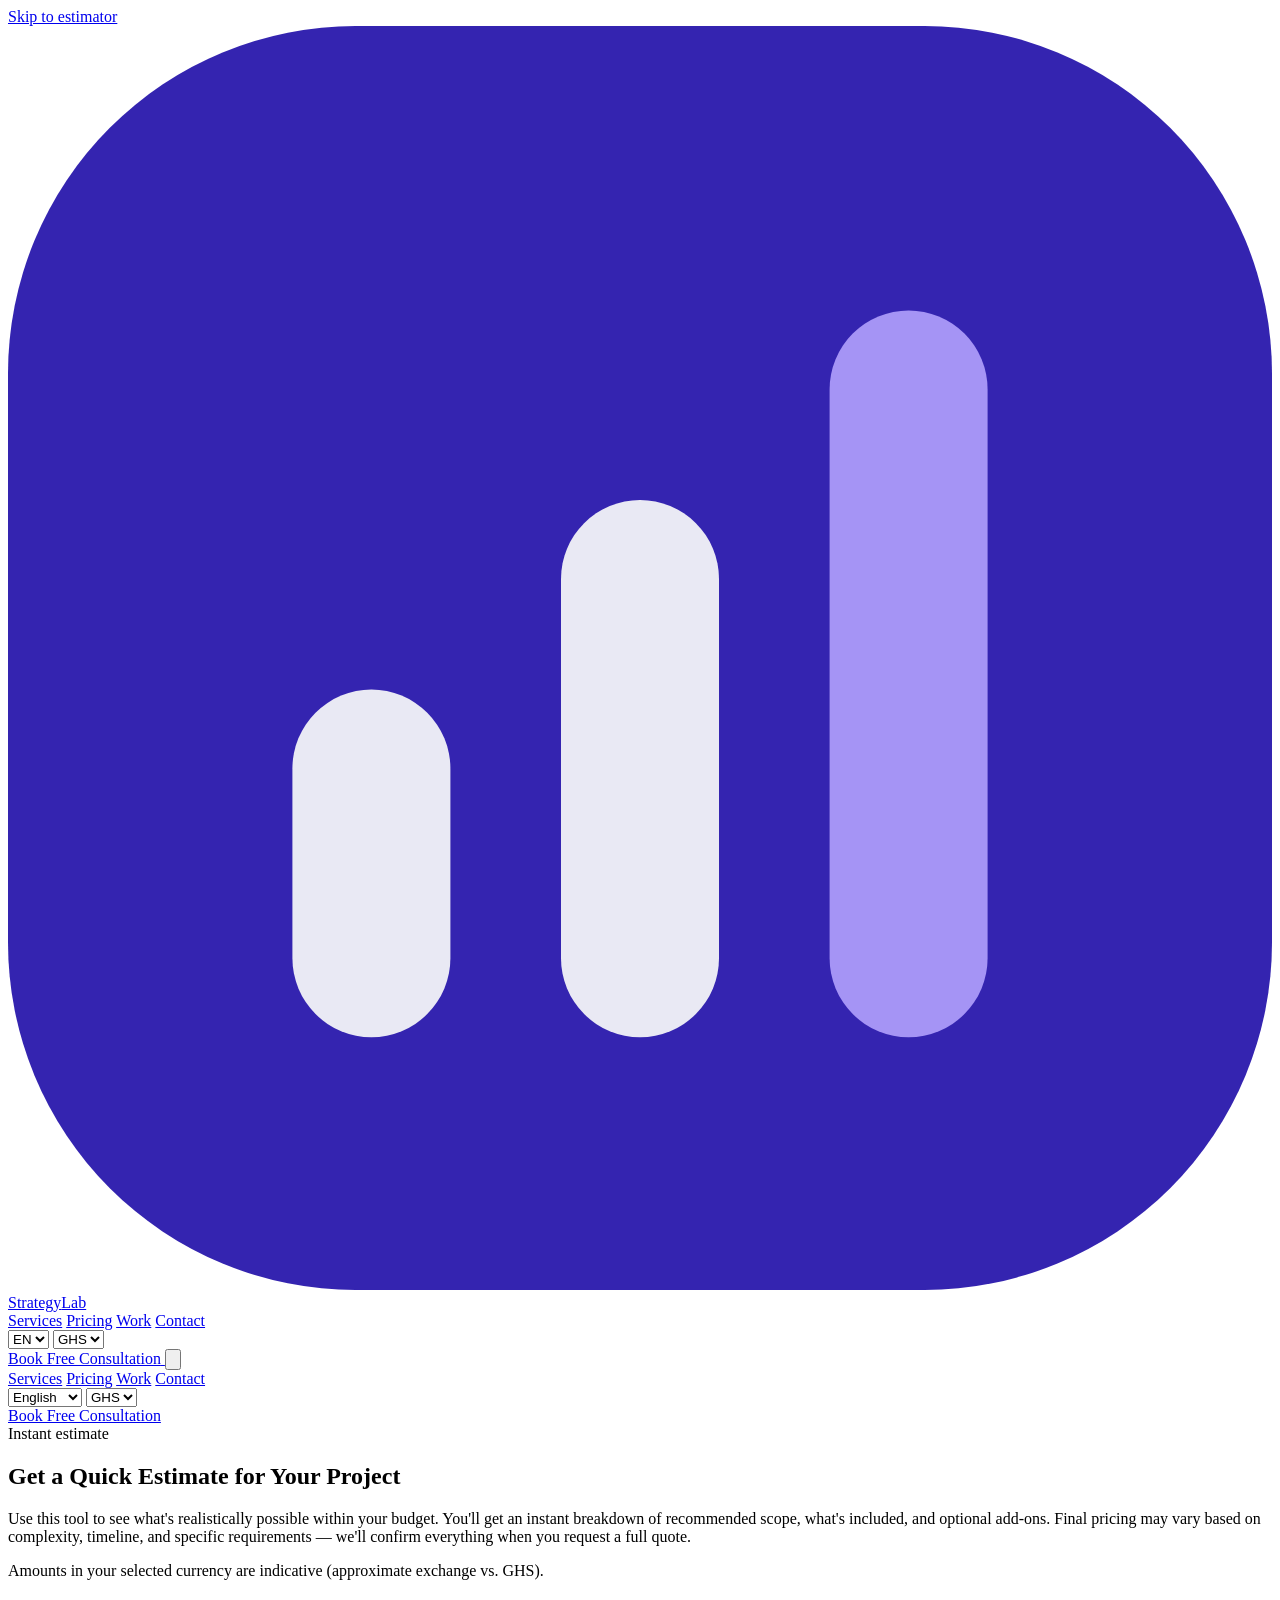
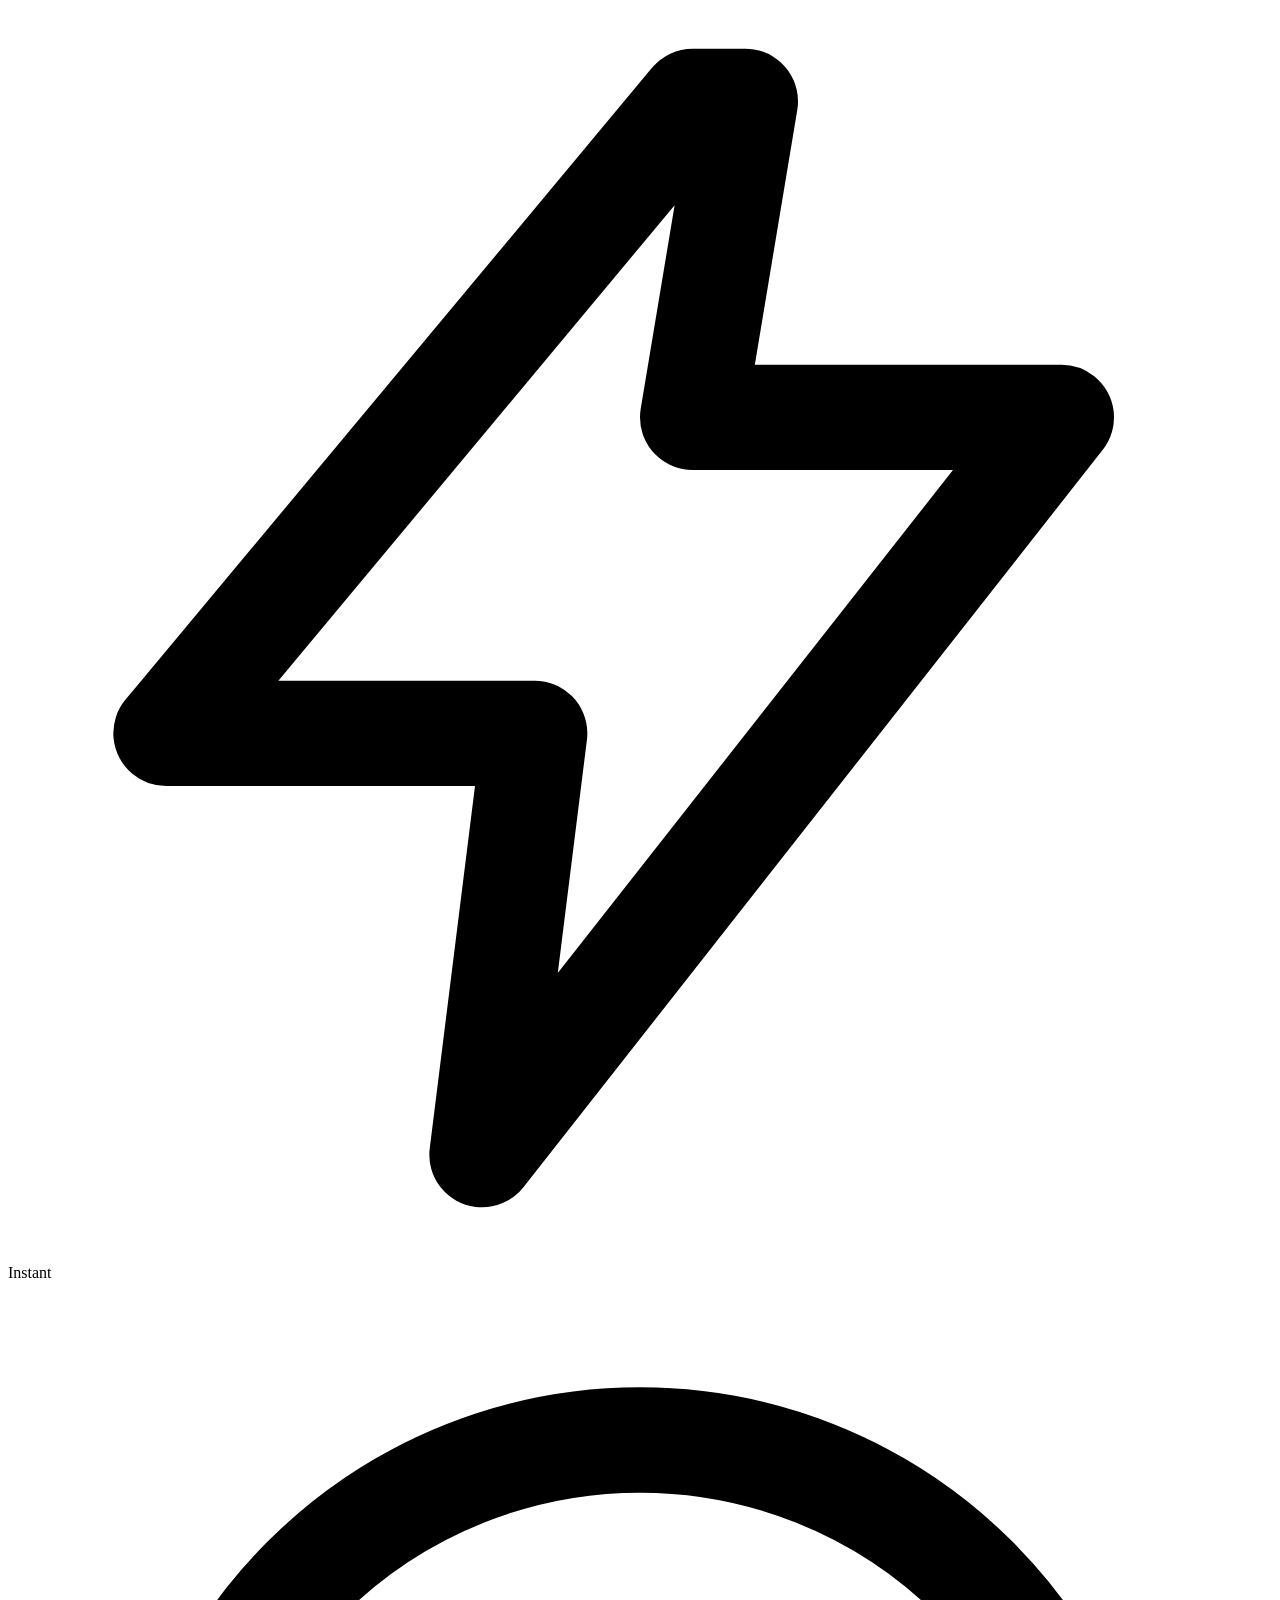
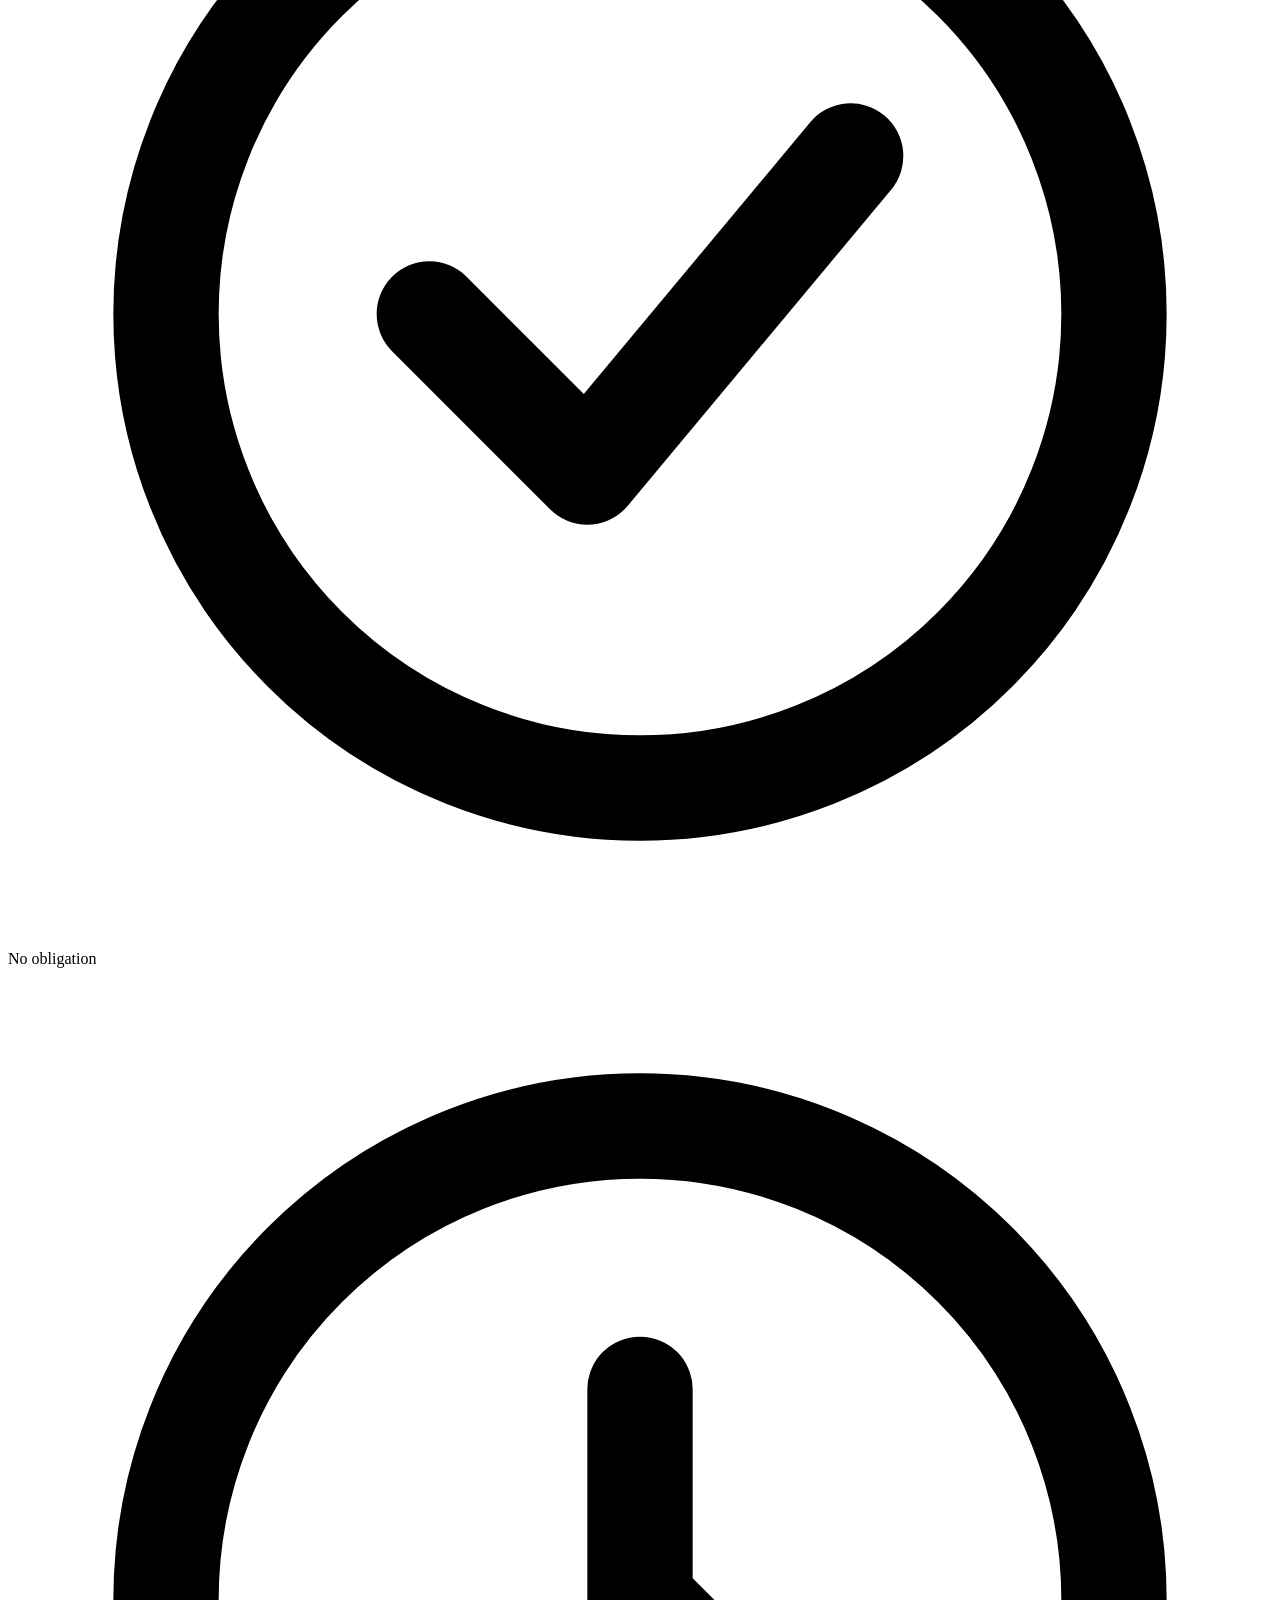
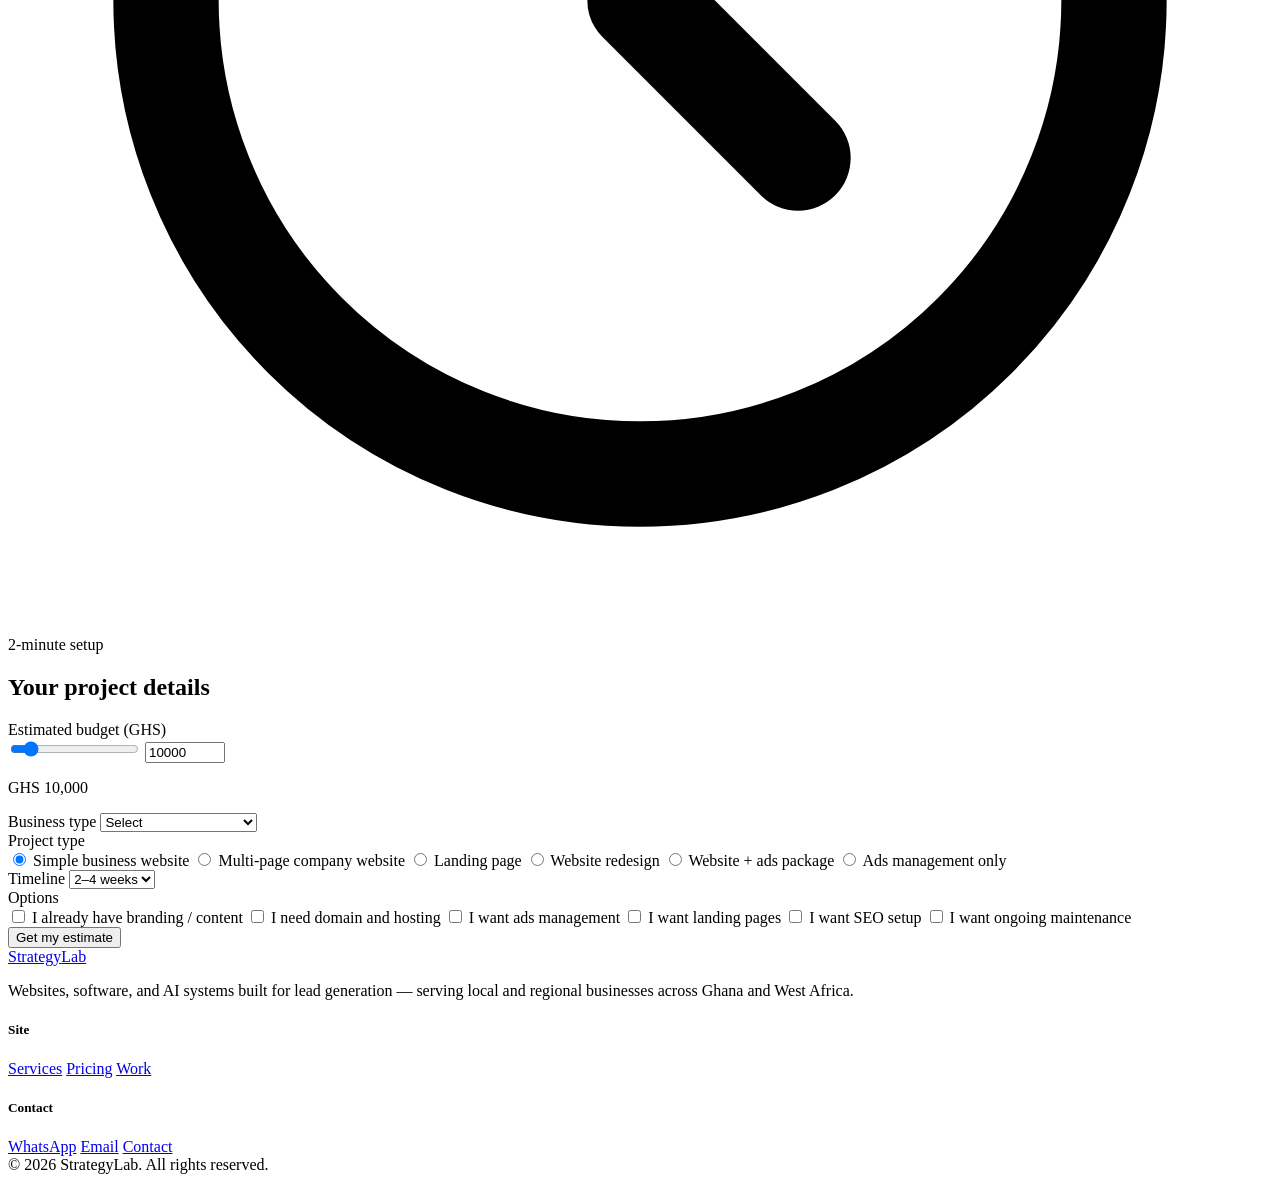
==== get-a-quote/index.html @ 764c1b88 "mb" ====
<!DOCTYPE html>
<html lang="en">
<head>
  <meta charset="UTF-8">
  <meta name="viewport" content="width=device-width, initial-scale=1.0, viewport-fit=cover">
  <meta http-equiv="X-UA-Compatible" content="IE=edge">

  <!-- Google tag (gtag.js) -->
  <script async src="https://www.googletagmanager.com/gtag/js?id=G-2X0BZXXEEJ"></script>
  <script>
    window.dataLayer = window.dataLayer || [];
    function gtag(){dataLayer.push(arguments);}
    gtag('js', new Date());
    gtag('config', 'G-2X0BZXXEEJ');
  </script>

  <!-- Shown.io metrics -->
  <script defer src="https://shown.io/metrics/vg8VlELK0k" type="text/javascript"></script>

  <link rel="icon" href="data:image/svg+xml,%3Csvg xmlns='http://www.w3.org/2000/svg' viewBox='0 0 40 40'%3E%3Crect width='40' height='40' rx='11' fill='%233424B0'/%3E%3Crect x='9' y='21' width='5' height='11' rx='2.5' fill='%23E9E9F4'/%3E%3Crect x='17.5' y='15' width='5' height='17' rx='2.5' fill='%23E9E9F4'/%3E%3Crect x='26' y='9' width='5' height='23' rx='2.5' fill='%23A594F5'/%3E%3C/svg%3E" type="image/svg+xml">
  <title>Get a Quote | StrategyLab — Project Estimate</title>
  <meta name="description" content="Estimate your website, software, or ads project in minutes. See what fits your budget, then request a full quote from StrategyLab.">
  <link rel="canonical" href="https://strategylab.it.com/get-a-quote/">

  <link rel="preconnect" href="https://fonts.googleapis.com">
  <link rel="preconnect" href="https://fonts.gstatic.com" crossorigin>
  <link href="https://fonts.googleapis.com/css2?family=Sora:wght@400;500;600;700;800&family=Inter:ital,wght@0,400;0,500;0,600;0,700;1,500&family=JetBrains+Mono:wght@400;500;600&display=swap" rel="stylesheet">
  <link rel="stylesheet" href="theme.css">
  <link rel="stylesheet" href="quote.css">
</head>
<body class="page-quote">
  <a href="#quote-main" class="skip-link" data-i18n="skip_quote">Skip to estimator</a>

  <!-- ===================== NAV ===================== -->
  <div class="nav-float-outer">
    <div class="nav-float">
      <a href="index.html" class="brand" data-i18n-aria="nav.home_aria" aria-label="StrategyLab home">
        <svg class="brand-mark" viewBox="0 0 40 40" fill="none" aria-hidden="true">
          <rect width="40" height="40" rx="11" fill="#3424B0"/>
          <rect x="9" y="21" width="5" height="11" rx="2.5" fill="#E9E9F4"/>
          <rect x="17.5" y="15" width="5" height="17" rx="2.5" fill="#E9E9F4"/>
          <rect x="26" y="9" width="5" height="23" rx="2.5" fill="#A594F5"/>
        </svg>
        <span class="brand-word">Strategy<span>Lab</span></span>
      </a>

      <nav class="nav-links" aria-label="Main navigation">
        <a href="index.html#services" data-i18n="nav.services">Services</a>
        <a href="index.html#pricing" data-i18n="nav.pricing">Pricing</a>
        <a href="index.html#portfolio" data-i18n="nav.work">Work</a>
        <a href="index.html#contact" data-i18n="nav.contact">Contact</a>
      </nav>

      <div class="nav-cta">
        <div class="nav-locale">
          <select class="locale-select" aria-label="Language">
            <option value="en">EN</option>
            <option value="fr">FR</option>
          </select>
          <select class="currency-select" aria-label="Currency">
            <option value="GHS">GHS</option>
            <option value="XOF">CFA</option>
          </select>
        </div>
        <a href="index.html#contact" class="btn btn-primary btn-sm">
          <span class="long" data-i18n="nav.book">Book Free Consultation</span>
        </a>
        <button class="nav-menu-btn" type="button" aria-expanded="false" aria-controls="mobile-nav" data-i18n-aria="nav.menu" aria-label="Toggle menu">
          <svg viewBox="0 0 24 24" fill="none" stroke="currentColor" stroke-width="2" stroke-linecap="round"><path d="M4 7h16M4 12h16M4 17h16"/></svg>
        </button>
      </div>
    </div>
  </div>

  <div class="nav-mobile" id="mobile-nav">
    <a href="index.html#services" data-i18n="nav.services">Services</a>
    <a href="index.html#pricing" data-i18n="nav.pricing">Pricing</a>
    <a href="index.html#portfolio" data-i18n="nav.work">Work</a>
    <a href="index.html#contact" data-i18n="nav.contact">Contact</a>
    <div class="nav-mobile-locale">
      <select class="locale-select" aria-label="Language">
        <option value="en">English</option>
        <option value="fr">Français</option>
      </select>
      <select class="currency-select" aria-label="Currency">
        <option value="GHS">GHS</option>
        <option value="XOF">CFA</option>
      </select>
    </div>
    <a href="index.html#contact" class="btn btn-primary btn-block" data-i18n="nav.book">Book Free Consultation</a>
  </div>

  <main id="quote-main" class="quote-main" role="main">

    <!-- ===================== INTRO ===================== -->
    <section class="quote-intro">
      <div class="container container-narrow">
        <span class="eyebrow" data-i18n="quote_page.eyebrow">Instant estimate</span>
        <h1 class="quote-title" data-i18n="quote_page.h1">Get a Quick Estimate for Your Project</h1>
        <p class="quote-intro-desc" data-i18n="quote_page.intro">
          Use this tool to see what's realistically possible within your budget. You'll get an instant breakdown of recommended scope, what's included, and optional add-ons. Final pricing may vary based on complexity, timeline, and specific requirements — we'll confirm everything when you request a full quote.
        </p>
        <p class="quote-currency-note" data-i18n="common.currency_note">Amounts in your selected currency are indicative (approximate exchange vs. GHS).</p>
        <div class="quote-badges" aria-hidden="true">
          <span class="quote-badge floaty-wrap" style="--delay:-1s"><svg viewBox="0 0 24 24" fill="none" stroke="currentColor" stroke-width="2" stroke-linecap="round" stroke-linejoin="round"><path d="M13 2L3 14h7l-1 8 11-14h-7l1-6z"/></svg> Instant</span>
          <span class="quote-badge floaty-wrap" style="--delay:-3s"><svg viewBox="0 0 24 24" fill="none" stroke="currentColor" stroke-width="2" stroke-linecap="round" stroke-linejoin="round"><circle cx="12" cy="12" r="9"/><path d="M8 12l3 3 5-6"/></svg> No obligation</span>
          <span class="quote-badge floaty-wrap" style="--delay:-5s"><svg viewBox="0 0 24 24" fill="none" stroke="currentColor" stroke-width="2" stroke-linecap="round" stroke-linejoin="round"><path d="M12 8v4l3 3"/><circle cx="12" cy="12" r="9"/></svg> 2-minute setup</span>
        </div>
      </div>
    </section>

    <!-- ===================== ESTIMATOR FORM ===================== -->
    <section class="quote-form-section" id="quote-form-section">
      <div class="container">
        <form id="quote-estimator" class="quote-estimator" aria-labelledby="estimator-heading">
          <h2 id="estimator-heading" class="quote-section-title" data-i18n="quote_page.estimator_h2">Your project details</h2>

          <div class="card quote-card">
            <label class="quote-label" for="budget-slider" id="budget-label-tpl" data-i18n-tpl="quote_page.budget_label">Estimated budget (GHS)</label>
            <div class="budget-row">
              <input type="range" id="budget-slider" class="budget-slider" min="800" max="80000" step="100" value="10000" aria-valuetext="GHS 10,000">
              <input type="number" id="budget-input" class="budget-input" min="800" max="150000" step="100" value="10000" aria-label="Budget amount in GHS">
            </div>
            <p class="budget-display" id="budget-display" aria-live="polite">GHS 10,000</p>
          </div>

          <div class="card quote-card">
            <label class="quote-label" for="business-type" data-i18n="quote_page.biz_type">Business type</label>
            <select id="business-type" name="business_type">
              <option value="" data-i18n="quote_page.select">Select</option>
              <option value="gym" data-i18n="quote_page.biz_gym">Gym / Fitness</option>
              <option value="school" data-i18n="quote_page.biz_school">School / Training</option>
              <option value="restaurant" data-i18n="quote_page.biz_rest">Restaurant / Food</option>
              <option value="clinic" data-i18n="quote_page.biz_clinic">Clinic / Health</option>
              <option value="salon" data-i18n="quote_page.biz_salon">Salon / Beauty</option>
              <option value="realestate" data-i18n="quote_page.biz_re">Real estate</option>
              <option value="events" data-i18n="quote_page.biz_events">Events / Entertainment</option>
              <option value="other" data-i18n="quote_page.biz_other">Other</option>
            </select>
          </div>

          <div class="card quote-card">
            <span class="quote-label" data-i18n="quote_page.proj_type">Project type</span>
            <div class="option-grid" role="group" data-i18n-aria="quote_page.proj_type_aria" aria-label="Project type">
              <label class="option-chip"><input type="radio" name="project_type" value="simple-website" checked> <span data-i18n="quote_page.pt_simple">Simple business website</span></label>
              <label class="option-chip"><input type="radio" name="project_type" value="multi-page"> <span data-i18n="quote_page.pt_multi">Multi-page company website</span></label>
              <label class="option-chip"><input type="radio" name="project_type" value="landing"> <span data-i18n="quote_page.pt_land">Landing page</span></label>
              <label class="option-chip"><input type="radio" name="project_type" value="redesign"> <span data-i18n="quote_page.pt_redesign">Website redesign</span></label>
              <label class="option-chip"><input type="radio" name="project_type" value="website-ads"> <span data-i18n="quote_page.pt_webads">Website + ads package</span></label>
              <label class="option-chip"><input type="radio" name="project_type" value="ads-only"> <span data-i18n="quote_page.pt_ads">Ads management only</span></label>
            </div>
          </div>

          <div class="card quote-card">
            <label class="quote-label" for="timeline" data-i18n="quote_page.timeline">Timeline</label>
            <select id="timeline" name="timeline">
              <option value="1-2" data-i18n="quote_page.tl_12">1–2 weeks</option>
              <option value="2-4" selected data-i18n="quote_page.tl_24">2–4 weeks</option>
              <option value="4-8" data-i18n="quote_page.tl_48">4–8 weeks</option>
              <option value="flexible" data-i18n="quote_page.tl_flex">Flexible</option>
            </select>
          </div>

          <div class="card quote-card">
            <span class="quote-label" data-i18n="quote_page.options">Options</span>
            <div class="checkbox-group">
              <label class="checkbox-label"><input type="checkbox" name="has_branding" id="has-branding"> <span data-i18n="quote_page.opt_brand">I already have branding / content</span></label>
              <label class="checkbox-label"><input type="checkbox" name="need_domain_hosting" id="need-domain-hosting"> <span data-i18n="quote_page.opt_host">I need domain and hosting</span></label>
              <label class="checkbox-label"><input type="checkbox" name="want_ads" id="want-ads"> <span data-i18n="quote_page.opt_ads">I want ads management</span></label>
              <label class="checkbox-label"><input type="checkbox" name="want_landing_pages" id="want-landing-pages"> <span data-i18n="quote_page.opt_land">I want landing pages</span></label>
              <label class="checkbox-label"><input type="checkbox" name="want_seo" id="want-seo"> <span data-i18n="quote_page.opt_seo">I want SEO setup</span></label>
              <label class="checkbox-label"><input type="checkbox" name="want_maintenance" id="want-maintenance"> <span data-i18n="quote_page.opt_maint">I want ongoing maintenance</span></label>
            </div>
          </div>

          <div class="quote-actions">
            <button type="submit" class="btn btn-primary btn-lg" data-i18n="quote_page.submit_est">Get my estimate</button>
          </div>
        </form>
      </div>
    </section>

    <!-- ===================== LOADING ===================== -->
    <section class="quote-loading" id="quote-loading" aria-live="polite" hidden>
      <div class="container container-narrow">
        <div class="loading-content">
          <div class="loading-spinner" aria-hidden="true"></div>
          <p class="loading-text" id="loading-text">Reviewing your requirements...</p>
        </div>
      </div>
    </section>

    <!-- ===================== RESULTS ===================== -->
    <section class="quote-results" id="quote-results" hidden>
      <div class="container container-narrow">
        <h2 class="quote-section-title" data-i18n="quote_page.results_h2">Your estimate</h2>
        <div class="card results-card" id="results-card">
          <p class="results-package accent" id="results-package"></p>
          <dl class="results-list" id="results-included"></dl>
          <dl class="results-list results-list--excluded" id="results-excluded"></dl>
          <dl class="results-list results-list--addons" id="results-addons"></dl>
          <p class="results-timeline" id="results-timeline"></p>
          <p class="results-next" id="results-next"></p>
        </div>

        <div class="card quote-card quote-third-party" id="quote-third-party">
          <h3 class="quote-subtitle" data-i18n="quote_page.third_h3">Third-party &amp; ongoing costs</h3>
          <dl class="results-list" id="results-third-party"></dl>
          <p class="third-party-note" id="third-party-ads-note"></p>
        </div>

        <div class="card quote-card quote-transparency">
          <h3 class="quote-subtitle" data-i18n="quote_page.trans_h3">Important to know</h3>
          <ul class="transparency-list">
            <li data-i18n-html="quote_page.trans1_html">This is an <strong>estimate</strong>, not a final invoice. Final pricing depends on scope agreed in discovery.</li>
            <li data-i18n="quote_page.trans2">Strategy, copywriting, custom integrations, large page counts, and rush delivery may affect pricing.</li>
            <li data-i18n-html="quote_page.trans3_html"><strong>Ad spend is separate</strong> from our management fees — you control the ad budget.</li>
            <li data-i18n="quote_page.trans4">Domain and hosting are third-party costs; we can recommend and set them up for you.</li>
          </ul>
        </div>

        <div class="quote-ctas">
          <a href="index.html#contact" class="btn btn-primary" data-i18n="quote_page.cta_quote">Request full quote</a>
          <a href="index.html#contact" class="btn btn-outline" data-i18n="quote_page.cta_book">Book a free consultation</a>
          <a href="https://wa.me/233530402249" class="btn btn-whatsapp" target="_blank" rel="noopener noreferrer" data-i18n="quote_page.cta_wa">Chat on WhatsApp</a>
          <button type="button" class="btn btn-outline" id="btn-send-estimate" data-i18n="quote_page.btn_send">Send me this estimate</button>
        </div>

        <div class="card quote-card quote-lead-capture" id="quote-lead-capture" hidden>
          <h3 class="quote-subtitle" data-i18n="quote_page.lead_h3">Send this estimate to my inbox</h3>
          <p class="quote-lead-desc" data-i18n="quote_page.lead_desc">We'll email your estimate and follow up to discuss your project.</p>
          <form id="quote-lead-form" action="https://formspree.io/f/xjgayrwe" method="post" data-i18n-aria="quote_page.lead_form_aria" aria-label="Send estimate form">
            <input type="hidden" name="_subject" value="StrategyLab – Quote estimate request">
            <input type="hidden" name="estimate_summary" id="lead-estimate-summary">
            <input type="hidden" name="visitor_locale" value="" data-sync-locale>
            <input type="hidden" name="visitor_currency" value="" data-sync-currency>
            <label for="lead-name" data-i18n="quote_page.lbl_lead_name">Name</label>
            <input type="text" id="lead-name" name="name" required data-i18n-placeholder="quote_page.ph_lead_name" placeholder="Your name" autocomplete="name">
            <label for="lead-business" data-i18n="quote_page.lbl_lead_biz">Business name</label>
            <input type="text" id="lead-business" name="business" data-i18n-placeholder="quote_page.ph_lead_biz" placeholder="Your business" autocomplete="organization">
            <label for="lead-email" data-i18n="quote_page.lbl_lead_email">Email</label>
            <input type="email" id="lead-email" name="email" required placeholder="you@company.com" autocomplete="email">
            <label for="lead-phone" data-i18n="quote_page.lbl_lead_phone">Phone / WhatsApp</label>
            <input type="tel" id="lead-phone" name="phone" placeholder="+233 ..." autocomplete="tel">
            <label for="lead-goal" data-i18n="quote_page.lbl_lead_goal">Project goal (short)</label>
            <input type="text" id="lead-goal" name="project_goal" data-i18n-placeholder="quote_page.ph_lead_goal" placeholder="e.g. more inquiries, bookings" autocomplete="off">
            <button type="submit" class="btn btn-primary btn-block" data-i18n="quote_page.lead_submit">Send my estimate</button>
            <p class="form-status" id="lead-form-status" aria-live="polite"></p>
          </form>
        </div>
      </div>
    </section>
  </main>

  <!-- ===================== FOOTER ===================== -->
  <footer class="site-footer">
    <div class="container">
      <div class="footer-top">
        <div class="footer-brand">
          <a href="index.html" data-i18n-aria="nav.home_aria" aria-label="StrategyLab home">
            <span class="brand-word">Strategy<span style="color:var(--accent-bright)">Lab</span></span>
          </a>
          <p data-i18n="home.footer.tagline">Websites, software, and AI systems built for lead generation — serving local and regional businesses across Ghana and West Africa.</p>
        </div>
        <div class="footer-cols">
          <div class="footer-col">
            <h5 data-i18n="home.footer.col_site">Site</h5>
            <a href="index.html#services" data-i18n="nav.services">Services</a>
            <a href="index.html#pricing" data-i18n="nav.pricing">Pricing</a>
            <a href="index.html#portfolio" data-i18n="nav.work">Work</a>
          </div>
          <div class="footer-col">
            <h5 data-i18n="home.footer.col_contact">Contact</h5>
            <a href="https://wa.me/233530402249" data-i18n="contact.wa">WhatsApp</a>
            <a href="mailto:bakorodolph@gmail.com" data-i18n="contact.em">Email</a>
            <a href="index.html#contact" data-i18n="nav.contact">Contact</a>
          </div>
        </div>
      </div>
      <div class="footer-bottom">
        <span>&copy; <span data-year>2026</span> StrategyLab. <span data-i18n="home.footer.rights">All rights reserved.</span></span>
      </div>
    </div>
  </footer>

  <script src="i18n.js"></script>
  <script src="main.js"></script>
  <script defer src="quote.js"></script>
</body>
</html>
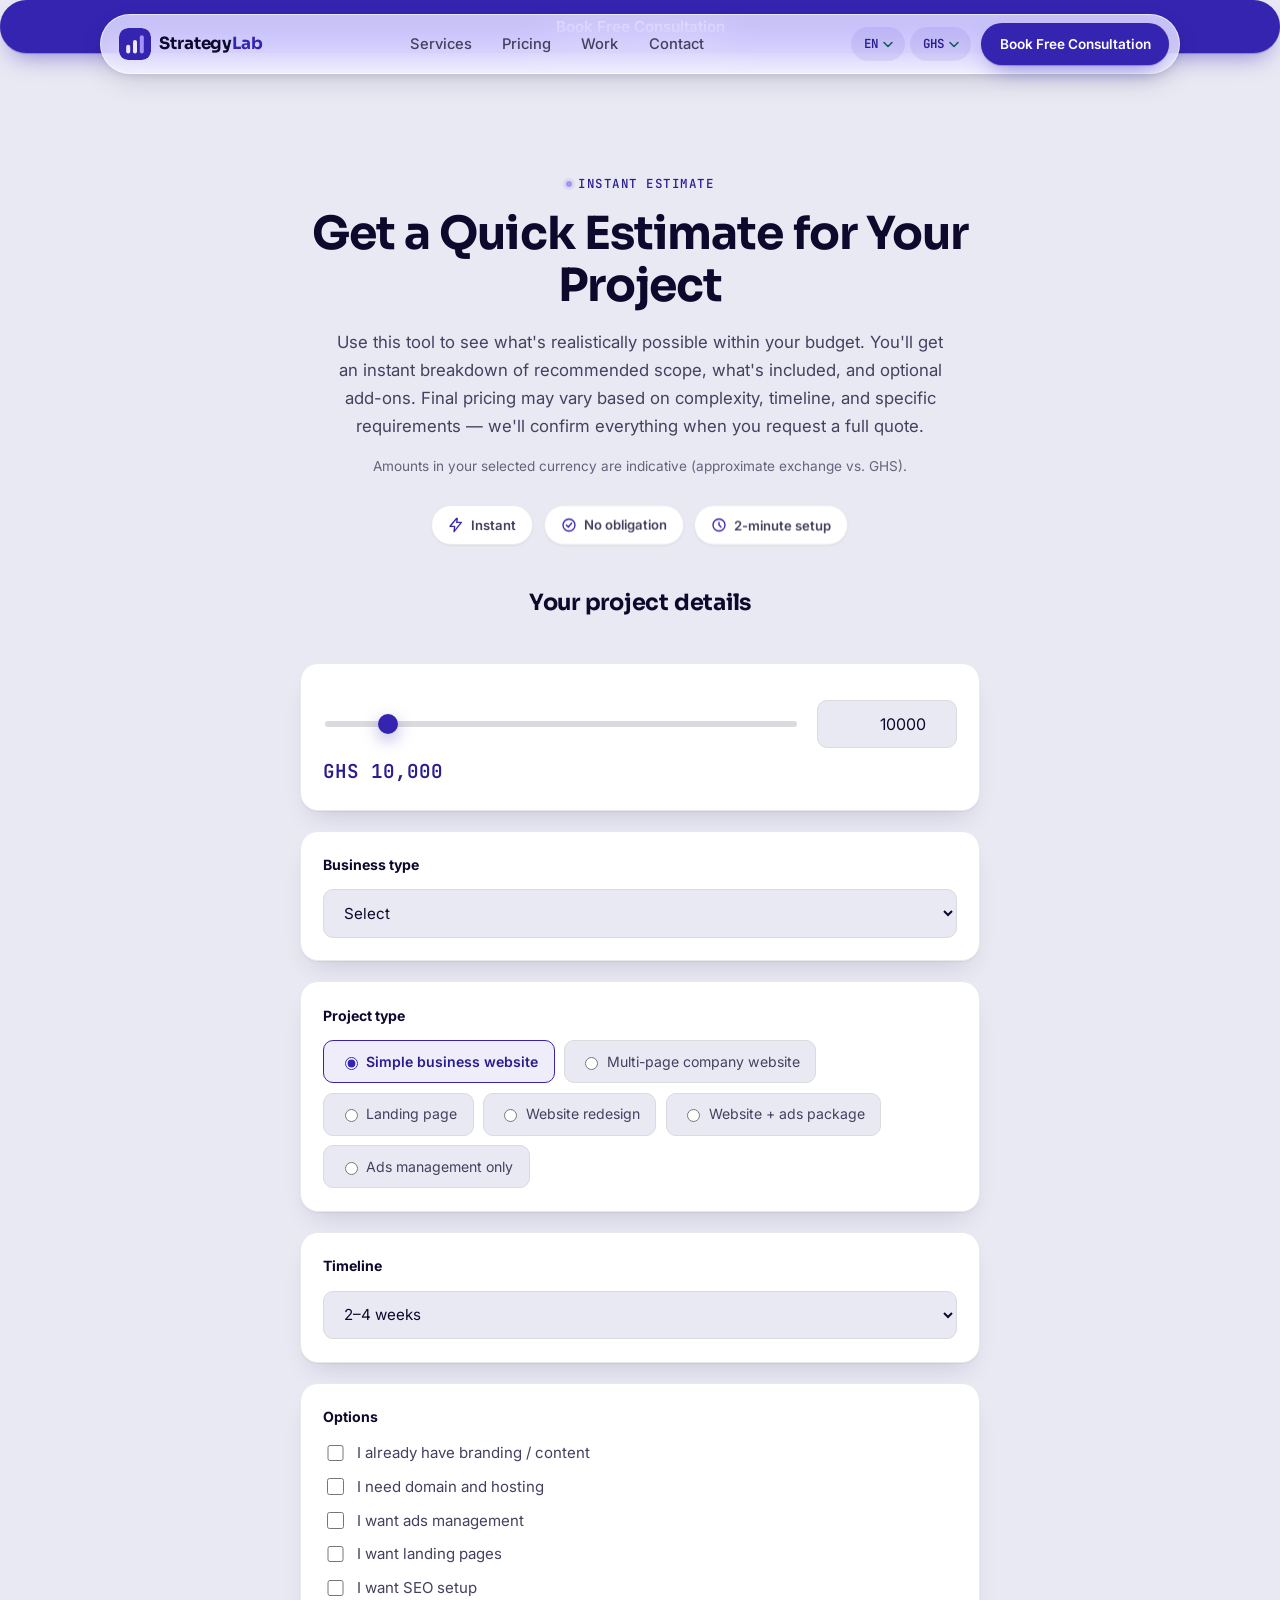
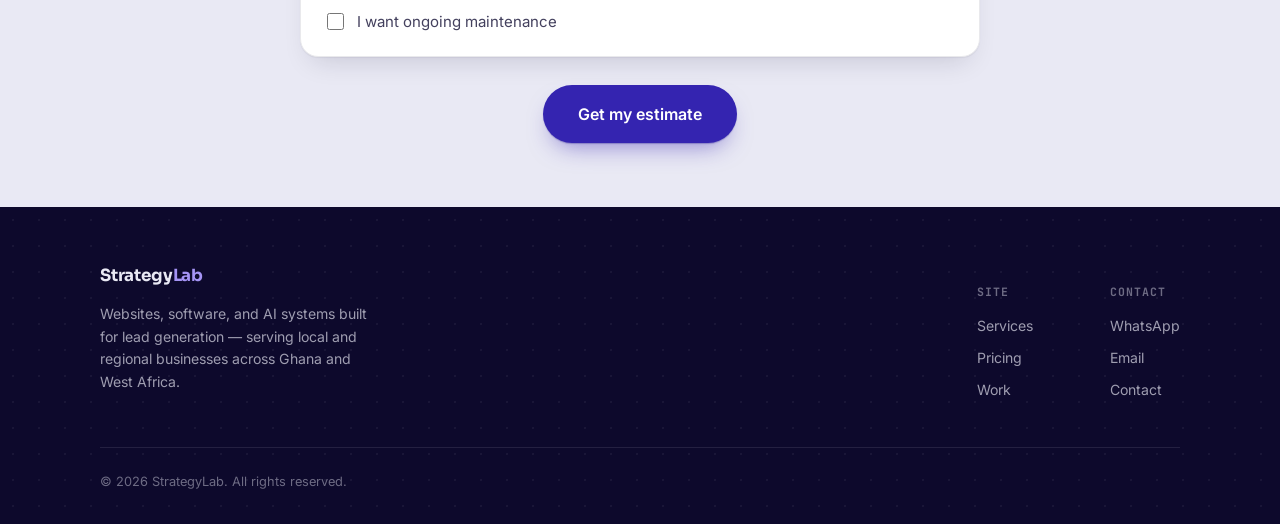
==== commit 0d95ec6f: "new quote page and unpro links" ====
--- a/get-a-quote/index.html
+++ b/get-a-quote/index.html
@@ -25,8 +25,8 @@
   <link rel="preconnect" href="https://fonts.googleapis.com">
   <link rel="preconnect" href="https://fonts.gstatic.com" crossorigin>
   <link href="https://fonts.googleapis.com/css2?family=Sora:wght@400;500;600;700;800&family=Inter:ital,wght@0,400;0,500;0,600;0,700;1,500&family=JetBrains+Mono:wght@400;500;600&display=swap" rel="stylesheet">
-  <link rel="stylesheet" href="theme.css">
-  <link rel="stylesheet" href="quote.css">
+  <link rel="stylesheet" href="../theme.css">
+  <link rel="stylesheet" href="../quote.css">
 </head>
 <body class="page-quote">
   <a href="#quote-main" class="skip-link" data-i18n="skip_quote">Skip to estimator</a>
@@ -34,7 +34,7 @@
   <!-- ===================== NAV ===================== -->
   <div class="nav-float-outer">
     <div class="nav-float">
-      <a href="index.html" class="brand" data-i18n-aria="nav.home_aria" aria-label="StrategyLab home">
+      <a href="/" class="brand" data-i18n-aria="nav.home_aria" aria-label="StrategyLab home">
         <svg class="brand-mark" viewBox="0 0 40 40" fill="none" aria-hidden="true">
           <rect width="40" height="40" rx="11" fill="#3424B0"/>
           <rect x="9" y="21" width="5" height="11" rx="2.5" fill="#E9E9F4"/>
@@ -45,10 +45,10 @@
       </a>
 
       <nav class="nav-links" aria-label="Main navigation">
-        <a href="index.html#services" data-i18n="nav.services">Services</a>
-        <a href="index.html#pricing" data-i18n="nav.pricing">Pricing</a>
-        <a href="index.html#portfolio" data-i18n="nav.work">Work</a>
-        <a href="index.html#contact" data-i18n="nav.contact">Contact</a>
+        <a href="/services" data-i18n="nav.services">Services</a>
+        <a href="/pricing" data-i18n="nav.pricing">Pricing</a>
+        <a href="/portfolio" data-i18n="nav.work">Work</a>
+        <a href="/contact" data-i18n="nav.contact">Contact</a>
       </nav>
 
       <div class="nav-cta">
@@ -62,7 +62,7 @@
             <option value="XOF">CFA</option>
           </select>
         </div>
-        <a href="index.html#contact" class="btn btn-primary btn-sm">
+        <a href="/contact" class="btn btn-primary btn-sm">
           <span class="long" data-i18n="nav.book">Book Free Consultation</span>
         </a>
         <button class="nav-menu-btn" type="button" aria-expanded="false" aria-controls="mobile-nav" data-i18n-aria="nav.menu" aria-label="Toggle menu">
@@ -73,21 +73,12 @@
   </div>
 
   <div class="nav-mobile" id="mobile-nav">
-    <a href="index.html#services" data-i18n="nav.services">Services</a>
-    <a href="index.html#pricing" data-i18n="nav.pricing">Pricing</a>
-    <a href="index.html#portfolio" data-i18n="nav.work">Work</a>
-    <a href="index.html#contact" data-i18n="nav.contact">Contact</a>
-    <div class="nav-mobile-locale">
-      <select class="locale-select" aria-label="Language">
-        <option value="en">English</option>
-        <option value="fr">Français</option>
-      </select>
-      <select class="currency-select" aria-label="Currency">
-        <option value="GHS">GHS</option>
-        <option value="XOF">CFA</option>
-      </select>
+      <a href="/services" data-i18n="nav.services">Services</a>
+      <a href="/pricing" data-i18n="nav.pricing">Pricing</a>
+      <a href="/portfolio" data-i18n="nav.work">Work</a>
+      <a href="/contact" data-i18n="nav.contact">Contact</a>
     </div>
-    <a href="index.html#contact" class="btn btn-primary btn-block" data-i18n="nav.book">Book Free Consultation</a>
+    <a href="/contact" class="btn btn-primary btn-block" data-i18n="nav.book">Book Free Consultation</a>
   </div>
 
   <main id="quote-main" class="quote-main" role="main">
@@ -220,8 +211,8 @@
         </div>
 
         <div class="quote-ctas">
-          <a href="index.html#contact" class="btn btn-primary" data-i18n="quote_page.cta_quote">Request full quote</a>
-          <a href="index.html#contact" class="btn btn-outline" data-i18n="quote_page.cta_book">Book a free consultation</a>
+          <a href="/contact" class="btn btn-primary" data-i18n="quote_page.cta_quote">Request full quote</a>
+          <a href="/contact" class="btn btn-outline" data-i18n="quote_page.cta_book">Book a free consultation</a>
           <a href="https://wa.me/233530402249" class="btn btn-whatsapp" target="_blank" rel="noopener noreferrer" data-i18n="quote_page.cta_wa">Chat on WhatsApp</a>
           <button type="button" class="btn btn-outline" id="btn-send-estimate" data-i18n="quote_page.btn_send">Send me this estimate</button>
         </div>
@@ -257,7 +248,7 @@
     <div class="container">
       <div class="footer-top">
         <div class="footer-brand">
-          <a href="index.html" data-i18n-aria="nav.home_aria" aria-label="StrategyLab home">
+          <a href="/" data-i18n-aria="nav.home_aria" aria-label="StrategyLab home">
             <span class="brand-word">Strategy<span style="color:var(--accent-bright)">Lab</span></span>
           </a>
           <p data-i18n="home.footer.tagline">Websites, software, and AI systems built for lead generation — serving local and regional businesses across Ghana and West Africa.</p>
@@ -265,15 +256,15 @@
         <div class="footer-cols">
           <div class="footer-col">
             <h5 data-i18n="home.footer.col_site">Site</h5>
-            <a href="index.html#services" data-i18n="nav.services">Services</a>
-            <a href="index.html#pricing" data-i18n="nav.pricing">Pricing</a>
-            <a href="index.html#portfolio" data-i18n="nav.work">Work</a>
+            <a href="/services" data-i18n="nav.services">Services</a>
+            <a href="/pricing" data-i18n="nav.pricing">Pricing</a>
+            <a href="/portfolio" data-i18n="nav.work">Work</a>
           </div>
           <div class="footer-col">
             <h5 data-i18n="home.footer.col_contact">Contact</h5>
             <a href="https://wa.me/233530402249" data-i18n="contact.wa">WhatsApp</a>
             <a href="mailto:bakorodolph@gmail.com" data-i18n="contact.em">Email</a>
-            <a href="index.html#contact" data-i18n="nav.contact">Contact</a>
+            <a href="/contact" data-i18n="nav.contact">Contact</a>
           </div>
         </div>
       </div>
@@ -283,8 +274,8 @@
     </div>
   </footer>
 
-  <script src="i18n.js"></script>
-  <script src="main.js"></script>
-  <script defer src="quote.js"></script>
+  <script src="../i18n.js"></script>
+  <script src="../main.js"></script>
+  <script defer src="../quote.js"></script>
 </body>
 </html>
--- a/theme.css
+++ b/theme.css
@@ -0,0 +1,821 @@
+/* ============================================================
+   StrategyLab — Design System
+   Cold white / vibrant indigo / night blue.
+   Floating nav / cards / icons carry the motion language.
+   ============================================================ */
+
+/* Fonts are loaded via <link rel="preconnect"> + <link rel="stylesheet"> in each page's <head>
+   (faster than @import — the browser can start fetching before this file finishes parsing). */
+
+:root {
+  /* ---- Core palette ----
+     Blanc froid #E9E9F4 · Indigo vibrant #3424B0 · Bleu nuit #0D092C */
+  --paper: #E9E9F4;
+  --paper-raised: #FFFFFF;
+  --ink: #0D092C;
+  --ink-soft: #44415E;
+  --ink-faint: #65637C;
+  --mist: #E9E9EC;
+  --mist-2: #DBDADF;
+
+  --deep: #0D092C;
+  --deep-raised: #150E46;
+  --deep-raised-2: #191256;
+  --deep-line: rgba(233, 233, 244, 0.10);
+  --on-deep: #E9E9F4;
+  --on-deep-soft: rgba(233, 233, 244, 0.66);
+  --on-deep-faint: rgba(233, 233, 244, 0.44);
+
+  --accent: #3424B0;
+  --accent-deep: #2A1D8F;
+  --accent-bright: #A594F5;
+  --accent-pale: rgba(52, 36, 176, 0.08);
+  --accent-pale-deep: rgba(165, 148, 245, 0.16);
+  --accent-ring: rgba(52, 36, 176, 0.28);
+
+  --whatsapp: #0E7A42;
+  --coral: #C74722;
+
+  --radius-sm: 10px;
+  --radius-md: 18px;
+  --radius-lg: 26px;
+  --radius-pill: 999px;
+
+  --shadow-xs: 0 1px 2px rgba(13, 9, 44, 0.06);
+  --shadow-card: 0 1px 1px rgba(13, 9, 44, 0.05), 0 14px 28px -12px rgba(13, 9, 44, 0.16);
+  --shadow-card-hover: 0 4px 10px rgba(13, 9, 44, 0.07), 0 26px 44px -14px rgba(13, 9, 44, 0.22);
+  --shadow-nav: 0 10px 30px -8px rgba(13, 9, 44, 0.18), 0 2px 10px rgba(13, 9, 44, 0.07);
+  --shadow-deep-card: 0 1px 1px rgba(0, 0, 0, 0.25), 0 18px 34px -14px rgba(0, 0, 0, 0.55);
+
+  --container: 1160px;
+  --container-wide: 1280px;
+  --section-y: clamp(4.5rem, 8vw, 7.5rem);
+  --gutter: clamp(1.25rem, 5vw, 2.5rem);
+  --nav-h: 64px;
+
+  --font-display: 'Sora', system-ui, -apple-system, sans-serif;
+  --font-body: 'Inter', system-ui, -apple-system, sans-serif;
+  --font-mono: 'JetBrains Mono', ui-monospace, Menlo, monospace;
+
+  --ease-out: cubic-bezier(0.22, 1, 0.36, 1);
+  --ease-float: cubic-bezier(0.45, 0, 0.2, 1);
+}
+
+/* ============================================================
+   Reset / base
+   ============================================================ */
+* { box-sizing: border-box; }
+html { scroll-behavior: smooth; -webkit-text-size-adjust: 100%; scroll-padding-top: calc(var(--nav-h) + 24px); }
+@media (prefers-reduced-motion: reduce) {
+  html { scroll-behavior: auto; }
+  *, *::before, *::after {
+    animation-duration: 0.001ms !important;
+    animation-iteration-count: 1 !important;
+    transition-duration: 0.001ms !important;
+  }
+}
+
+body {
+  margin: 0;
+  background: var(--paper);
+  color: var(--ink);
+  font-family: var(--font-body);
+  font-size: 16px;
+  line-height: 1.55;
+  -webkit-font-smoothing: antialiased;
+  text-rendering: optimizeLegibility;
+}
+
+img, svg { display: block; max-width: 100%; }
+a { color: inherit; text-decoration: none; }
+button { font: inherit; cursor: pointer; }
+input, select, textarea { font: inherit; }
+ul { margin: 0; padding: 0; list-style: none; }
+h1, h2, h3, h4, p { margin: 0; }
+
+.skip-link {
+  position: absolute;
+  left: 1rem;
+  top: -3rem;
+  background: var(--ink);
+  color: var(--paper);
+  padding: 0.6rem 1rem;
+  border-radius: var(--radius-sm);
+  z-index: 200;
+  transition: top 0.2s var(--ease-out);
+}
+.skip-link:focus { top: 1rem; }
+
+:focus-visible {
+  outline: 2.5px solid var(--accent);
+  outline-offset: 3px;
+  border-radius: 4px;
+}
+
+.container { max-width: var(--container); margin: 0 auto; padding: 0 var(--gutter); }
+.container-narrow { max-width: 760px; margin: 0 auto; padding: 0 var(--gutter); }
+.container-wide { max-width: var(--container-wide); margin: 0 auto; padding: 0 var(--gutter); }
+
+section { position: relative; }
+#home, #services, #why-us, #pricing, #portfolio, #contact {
+  scroll-margin-top: 100px;
+}
+.section-pad { padding: var(--section-y) 0; }
+
+.section-dark {
+  background-color: var(--deep);
+  background-image: radial-gradient(rgba(233, 233, 244, 0.06) 1px, transparent 1px);
+  background-size: 26px 26px;
+  color: var(--on-deep);
+}
+.section-dark .eyebrow { color: var(--accent-bright); }
+.section-dark .section-title { color: var(--on-deep); }
+.section-dark .section-sub { color: var(--on-deep-soft); }
+
+/* ============================================================
+   Typography
+   ============================================================ */
+.eyebrow {
+  display: inline-flex;
+  align-items: center;
+  gap: 0.5em;
+  font-family: var(--font-mono);
+  font-size: 0.78rem;
+  font-weight: 500;
+  letter-spacing: 0.12em;
+  text-transform: uppercase;
+  color: var(--accent-deep);
+}
+.eyebrow::before {
+  content: '';
+  width: 6px;
+  height: 6px;
+  border-radius: 50%;
+  background: var(--accent-bright);
+  box-shadow: 0 0 0 3px var(--accent-pale);
+}
+
+.section-head {
+  max-width: 640px;
+  margin-bottom: clamp(2.25rem, 5vw, 3.25rem);
+}
+.section-head.center { max-width: 620px; margin-left: auto; margin-right: auto; text-align: center; }
+
+.section-title {
+  font-family: var(--font-display);
+  font-weight: 700;
+  font-size: clamp(1.85rem, 3.4vw, 2.6rem);
+  line-height: 1.15;
+  letter-spacing: -0.01em;
+  color: var(--ink);
+  margin-top: 0.6rem;
+}
+.section-sub {
+  margin-top: 0.9rem;
+  font-size: 1.05rem;
+  line-height: 1.6;
+  color: var(--ink-soft);
+}
+
+/* Single accent-color utility, reused by both the hero copy and the translated
+   _html strings in locales/*.json (which carry this exact class name inline). */
+.accent { color: var(--accent); }
+.section-dark .accent { color: var(--accent-bright); }
+
+/* ============================================================
+   Buttons
+   ============================================================ */
+.btn {
+  display: inline-flex;
+  align-items: center;
+  justify-content: center;
+  gap: 0.55em;
+  padding: 0.85rem 1.5rem;
+  border-radius: var(--radius-pill);
+  font-family: var(--font-body);
+  font-weight: 600;
+  font-size: 0.95rem;
+  border: 1.5px solid transparent;
+  transition: transform 0.2s var(--ease-out), box-shadow 0.2s var(--ease-out), background 0.2s, border-color 0.2s, color 0.2s;
+  white-space: nowrap;
+}
+.btn svg { width: 18px; height: 18px; flex: none; }
+.btn:active { transform: translateY(1px); }
+
+.btn-primary {
+  background: var(--accent);
+  color: #fff;
+  box-shadow: 0 1px 1px rgba(42, 29, 143, 0.3), 0 12px 24px -10px rgba(52, 36, 176, 0.55);
+}
+.btn-primary:hover { background: var(--accent-deep); transform: translateY(-2px); box-shadow: 0 4px 10px rgba(42, 29, 143, 0.3), 0 18px 30px -10px rgba(52, 36, 176, 0.6); }
+
+.btn-outline {
+  background: transparent;
+  color: var(--ink);
+  border-color: var(--mist-2);
+}
+.btn-outline:hover { border-color: var(--accent); color: var(--accent-deep); transform: translateY(-2px); }
+
+.section-dark .btn-outline { color: var(--on-deep); border-color: var(--deep-line); }
+.section-dark .btn-outline:hover { border-color: var(--accent-bright); color: var(--accent-bright); }
+
+.btn-whatsapp {
+  background: var(--whatsapp);
+  color: #fff;
+  box-shadow: 0 1px 1px rgba(0, 0, 0, 0.1), 0 12px 22px -10px rgba(14, 122, 66, 0.55);
+}
+.btn-whatsapp:hover { background: #0B5F34; transform: translateY(-2px); }
+
+.btn-ghost {
+  background: var(--accent-pale);
+  color: var(--accent-deep);
+}
+.btn-ghost:hover { background: var(--accent-ring); }
+
+.btn-sm { padding: 0.6rem 1.1rem; font-size: 0.85rem; }
+.btn-block { width: 100%; }
+
+/* ============================================================
+   Floating navbar
+   ============================================================ */
+.nav-float-outer {
+  position: fixed;
+  top: 0;
+  left: 0;
+  right: 0;
+  z-index: 100;
+  display: flex;
+  justify-content: center;
+  padding: 14px var(--gutter) 0;
+  pointer-events: none;
+}
+.nav-float {
+  pointer-events: auto;
+  width: 100%;
+  max-width: 1080px;
+  display: flex;
+  align-items: center;
+  justify-content: space-between;
+  gap: 1rem;
+  padding: 0.5rem 0.6rem 0.5rem 1.1rem;
+  border-radius: var(--radius-pill);
+  background: rgba(255, 255, 255, 0.72);
+  backdrop-filter: blur(18px) saturate(160%);
+  -webkit-backdrop-filter: blur(18px) saturate(160%);
+  border: 1px solid rgba(255, 255, 255, 0.6);
+  box-shadow: var(--shadow-nav);
+  transition: box-shadow 0.3s, background 0.3s, transform 0.3s var(--ease-out);
+}
+.nav-float-outer.is-scrolled .nav-float {
+  background: rgba(255, 255, 255, 0.88);
+  box-shadow: 0 14px 34px -10px rgba(13, 9, 44, 0.22), 0 2px 8px rgba(13, 9, 44, 0.08);
+}
+
+.brand { display: flex; align-items: center; gap: 0.55rem; }
+.brand-mark { width: 32px; height: 32px; border-radius: 9px; flex: none; }
+.brand-word {
+  font-family: var(--font-display);
+  font-weight: 700;
+  font-size: 1.05rem;
+  letter-spacing: -0.01em;
+  color: var(--ink);
+}
+.brand-word span { color: var(--accent); }
+
+.nav-links {
+  display: flex;
+  align-items: center;
+  gap: 1.9rem;
+}
+.nav-links a {
+  font-size: 0.92rem;
+  font-weight: 500;
+  color: var(--ink-soft);
+  transition: color 0.2s;
+}
+.nav-links a:hover { color: var(--accent-deep); }
+
+.nav-locale {
+  display: flex;
+  align-items: center;
+  gap: 0.35rem;
+  margin-right: 0.15rem;
+}
+.nav-locale select {
+  appearance: none;
+  -webkit-appearance: none;
+  background: var(--accent-pale);
+  color: var(--accent-deep);
+  border: 1px solid transparent;
+  border-radius: var(--radius-pill);
+  padding: 0.4rem 1.6rem 0.4rem 0.75rem;
+  font-size: 0.78rem;
+  font-weight: 600;
+  font-family: var(--font-mono);
+  background-image: url("data:image/svg+xml,%3Csvg xmlns='http://www.w3.org/2000/svg' width='10' height='7' viewBox='0 0 10 7' fill='none'%3E%3Cpath d='M1 1.5L5 5.5L9 1.5' stroke='%230B5A54' stroke-width='1.5' stroke-linecap='round' stroke-linejoin='round'/%3E%3C/svg%3E");
+  background-repeat: no-repeat;
+  background-position: right 0.65rem center;
+  cursor: pointer;
+  transition: background-color 0.2s;
+}
+.nav-locale select:hover { background-color: var(--accent-ring); }
+.nav-locale select:focus-visible { outline-offset: 2px; }
+
+.nav-cta { display: flex; align-items: center; gap: 0.5rem; }
+
+.nav-menu-btn {
+  display: none;
+  width: 40px;
+  height: 40px;
+  border-radius: 50%;
+  align-items: center;
+  justify-content: center;
+  background: var(--accent-pale);
+  border: none;
+  flex: none;
+}
+.nav-menu-btn svg { width: 19px; height: 19px; color: var(--accent-deep); }
+
+.nav-mobile {
+  position: fixed;
+  top: calc(var(--nav-h) + 18px);
+  left: var(--gutter);
+  right: var(--gutter);
+  z-index: 99;
+  background: rgba(255, 255, 255, 0.97);
+  backdrop-filter: blur(20px);
+  border-radius: var(--radius-lg);
+  box-shadow: var(--shadow-nav);
+  border: 1px solid var(--mist);
+  padding: 1.25rem;
+  display: none;
+  flex-direction: column;
+  gap: 0.15rem;
+  opacity: 0;
+  transform: translateY(-8px);
+  transition: opacity 0.22s var(--ease-out), transform 0.22s var(--ease-out);
+}
+.nav-mobile.is-open { display: flex; opacity: 1; transform: translateY(0); }
+.nav-mobile a {
+  padding: 0.85rem 0.75rem;
+  border-radius: var(--radius-sm);
+  font-weight: 500;
+  color: var(--ink);
+  font-size: 1.02rem;
+}
+.nav-mobile a:hover { background: var(--accent-pale); }
+.nav-mobile-locale {
+  display: flex;
+  gap: 0.6rem;
+  padding: 0.85rem 0.75rem 0.25rem;
+}
+.nav-mobile-locale select {
+  flex: 1;
+  padding: 0.6rem 0.75rem;
+  border-radius: var(--radius-sm);
+  border: 1px solid var(--mist-2);
+  background: var(--paper);
+  font-size: 0.9rem;
+  font-family: var(--font-mono);
+}
+.nav-mobile .btn { margin: 0.6rem 0.75rem 0.25rem; }
+
+@media (max-width: 900px) {
+  .nav-links { display: none; }
+  .nav-locale { display: none; }
+  .nav-menu-btn { display: flex; }
+  .nav-cta .btn span.long { display: none; }
+}
+@media (min-width: 901px) {
+  .nav-mobile { display: none !important; }
+}
+
+/* ============================================================
+   Floating motion system
+   ============================================================ */
+.floaty-wrap {
+  animation: floatIdle 7s ease-in-out infinite;
+  animation-delay: var(--delay, 0s);
+  will-change: transform;
+}
+@keyframes floatIdle {
+  0%, 100% { transform: translateY(0) rotate(var(--rot, 0deg)); }
+  50% { transform: translateY(-12px) rotate(var(--rot, 0deg)); }
+}
+
+.icon-badge {
+  display: inline-flex;
+  align-items: center;
+  justify-content: center;
+  width: 46px;
+  height: 46px;
+  border-radius: 13px;
+  background: var(--accent-pale);
+  flex: none;
+  transition: transform 0.25s var(--ease-out);
+}
+.icon-badge svg { width: 22px; height: 22px; color: var(--accent-deep); }
+.section-dark .icon-badge { background: var(--accent-pale-deep); }
+.section-dark .icon-badge svg { color: var(--accent-bright); }
+
+/* ============================================================
+   Cards (context-aware: light default, .section-dark overrides)
+   ============================================================ */
+.card {
+  background: var(--paper-raised);
+  border: 1px solid var(--mist);
+  border-radius: var(--radius-md);
+  box-shadow: var(--shadow-card);
+  transition: transform 0.28s var(--ease-out), box-shadow 0.28s var(--ease-out), border-color 0.28s;
+}
+.card:hover { transform: translateY(-5px); box-shadow: var(--shadow-card-hover); border-color: var(--mist-2); }
+
+.section-dark .card {
+  background: var(--deep-raised);
+  border-color: var(--deep-line);
+  box-shadow: var(--shadow-deep-card);
+}
+.section-dark .card:hover { border-color: rgba(165, 148, 245, 0.35); }
+
+/* ============================================================
+   Hero
+   ============================================================ */
+.hero { padding: calc(var(--nav-h) + 3.5rem) 0 4rem; overflow: clip; }
+.hero-grid {
+  display: grid;
+  grid-template-columns: 1.05fr 0.95fr;
+  gap: clamp(2rem, 5vw, 3rem);
+  align-items: center;
+}
+.hero-copy { max-width: 560px; }
+.hero-title {
+  margin-top: 1.1rem;
+  font-family: var(--font-display);
+  font-weight: 700;
+  font-size: clamp(2.3rem, 4.6vw, 3.5rem);
+  line-height: 1.08;
+  letter-spacing: -0.02em;
+  color: var(--ink);
+}
+.hero-sub {
+  margin-top: 1.35rem;
+  font-size: 1.13rem;
+  line-height: 1.6;
+  color: var(--ink-soft);
+  max-width: 480px;
+}
+.hero-cta { display: flex; flex-wrap: wrap; gap: 0.85rem; margin-top: 2rem; }
+.hero-trust {
+  margin-top: 2.25rem;
+  display: flex;
+  align-items: center;
+  gap: 0.6rem;
+  font-size: 0.85rem;
+  color: var(--ink-faint);
+}
+.hero-trust .avatars { display: flex; }
+.hero-trust .avatars span {
+  width: 26px; height: 26px; border-radius: 50%;
+  border: 2px solid var(--paper);
+  background: var(--accent-pale);
+  margin-left: -8px;
+}
+.hero-trust .avatars span:first-child { margin-left: 0; }
+
+.hero-stage {
+  position: relative;
+  height: clamp(320px, 38vw, 440px);
+}
+.float-card {
+  position: absolute;
+  --rot: 0deg;
+}
+.float-card-inner {
+  background: var(--paper-raised);
+  border: 1px solid var(--mist);
+  border-radius: var(--radius-md);
+  box-shadow: var(--shadow-card);
+  padding: 1rem 1.15rem;
+  transition: transform 0.3s var(--ease-out), box-shadow 0.3s var(--ease-out);
+}
+.float-card:hover .float-card-inner { transform: translateY(-4px); box-shadow: var(--shadow-card-hover); }
+
+.fc-lead { top: 4%; left: 2%; width: 220px; --rot: -4deg; }
+.fc-chart { top: 38%; right: 0; width: 210px; --rot: 3deg; }
+.fc-wa { bottom: 2%; left: 14%; width: 232px; --rot: -2deg; }
+
+.fc-head { display: flex; align-items: center; gap: 0.6rem; }
+.fc-dot { width: 34px; height: 34px; border-radius: 50%; display: flex; align-items: center; justify-content: center; flex: none; }
+.fc-dot svg { width: 17px; height: 17px; }
+.fc-title { font-size: 0.82rem; font-weight: 600; color: var(--ink); }
+.fc-sub { font-size: 0.74rem; color: var(--ink-faint); margin-top: 0.1rem; }
+.fc-body { margin-top: 0.7rem; font-size: 0.8rem; color: var(--ink-soft); line-height: 1.45; }
+
+.fc-lead .fc-dot { background: var(--accent-pale); color: var(--accent-deep); }
+.fc-chart .fc-dot { background: rgba(199, 71, 34, 0.12); color: var(--coral); }
+.fc-wa .fc-dot { background: rgba(14, 122, 66, 0.14); color: #0E7A42; }
+
+.fc-chart-svg { margin-top: 0.6rem; width: 100%; height: 46px; }
+.fc-stat { font-family: var(--font-mono); font-weight: 600; font-size: 1.15rem; color: var(--ink); margin-top: 0.55rem; }
+.fc-stat span { color: var(--ink-faint); font-size: 0.7rem; font-weight: 500; }
+
+.fc-bubble {
+  margin-top: 0.65rem;
+  background: var(--accent-pale);
+  border-radius: 12px 12px 12px 3px;
+  padding: 0.55rem 0.75rem;
+  font-size: 0.78rem;
+  color: var(--accent-deep);
+}
+
+@media (max-width: 980px) {
+  .hero-grid { grid-template-columns: 1fr; }
+  .hero-copy { max-width: 100%; }
+  .hero-stage { height: 300px; margin-top: 1rem; }
+  .fc-lead { width: 180px; }
+  .fc-chart { width: 170px; }
+  .fc-wa { width: 190px; }
+}
+@media (max-width: 560px) {
+  .hero-stage { height: 400px; }
+  .fc-lead { top: 0; left: 0; }
+  .fc-chart { top: 34%; right: 0; }
+  .fc-wa { bottom: 0; left: 6%; }
+}
+
+/* ============================================================
+   Stats strip
+   ============================================================ */
+.stats-strip {
+  display: flex;
+  flex-wrap: wrap;
+  gap: 0.75rem;
+  margin-top: clamp(2.5rem, 6vw, 4rem);
+}
+.stat-chip {
+  display: flex;
+  align-items: baseline;
+  gap: 0.5rem;
+  padding: 0.75rem 1.1rem;
+  border-radius: var(--radius-pill);
+  background: var(--paper-raised);
+  border: 1px solid var(--mist);
+  box-shadow: var(--shadow-xs);
+}
+.stat-chip .num {
+  font-family: var(--font-mono);
+  font-weight: 600;
+  font-size: 1.05rem;
+  color: var(--accent-deep);
+}
+.stat-chip .label { font-size: 0.8rem; color: var(--ink-faint); }
+
+/* ============================================================
+   Services
+   ============================================================ */
+.services-grid {
+  display: grid;
+  grid-template-columns: repeat(2, 1fr);
+  gap: 1.1rem;
+}
+.service-card {
+  padding: 1.9rem;
+  display: flex;
+  flex-direction: column;
+  gap: 1rem;
+}
+.service-card .icon-badge.floaty-wrap { align-self: flex-start; }
+.service-card h3 {
+  font-family: var(--font-display);
+  font-size: 1.2rem;
+  font-weight: 600;
+  color: var(--on-deep);
+}
+.service-card p { font-size: 0.93rem; color: var(--on-deep-soft); line-height: 1.6; }
+.service-card .fx { margin-top: auto; display: flex; flex-wrap: wrap; gap: 0.4rem; }
+.service-card .fx span {
+  font-family: var(--font-mono);
+  font-size: 0.7rem;
+  padding: 0.3rem 0.6rem;
+  border-radius: var(--radius-pill);
+  background: rgba(255, 255, 255, 0.06);
+  color: var(--on-deep-soft);
+  border: 1px solid var(--deep-line);
+}
+.service-card .learn { font-size: 0.85rem; font-weight: 600; color: var(--accent-bright); display: inline-flex; align-items: center; gap: 0.35em; }
+.service-card .learn svg { width: 15px; height: 15px; transition: transform 0.2s; }
+.service-card:hover .learn svg { transform: translateX(3px); }
+
+@media (max-width: 720px) { .services-grid { grid-template-columns: 1fr; } }
+
+/* ============================================================
+   Why-us
+   ============================================================ */
+.why-grid {
+  display: grid;
+  grid-template-columns: 0.9fr 1.1fr;
+  gap: clamp(2rem, 5vw, 4rem);
+  align-items: start;
+}
+.why-list { display: flex; flex-direction: column; gap: 1.4rem; }
+.why-item { display: flex; gap: 1rem; }
+.why-item .icon-badge { width: 38px; height: 38px; border-radius: 11px; margin-top: 0.1rem; }
+.why-item .icon-badge svg { width: 18px; height: 18px; }
+.why-item h4 { font-family: var(--font-display); font-size: 1.02rem; font-weight: 600; }
+.why-item p { margin-top: 0.3rem; font-size: 0.92rem; color: var(--ink-soft); line-height: 1.55; }
+
+.why-panel {
+  border-radius: var(--radius-lg);
+  background: var(--paper-raised);
+  border: 1px solid var(--mist);
+  box-shadow: var(--shadow-card);
+  padding: 2rem;
+}
+.why-panel .quote-mark { font-family: var(--font-display); font-size: 2.5rem; color: var(--accent); line-height: 1; }
+.why-panel blockquote { font-size: 1.05rem; line-height: 1.55; color: var(--ink); margin: 0.75rem 0 0; }
+.why-panel cite { display: block; margin-top: 1.1rem; font-style: normal; font-size: 0.85rem; color: var(--ink-faint); }
+.why-panel .div { height: 1px; background: var(--mist); margin: 1.5rem 0; }
+
+@media (max-width: 860px) { .why-grid { grid-template-columns: 1fr; } }
+
+/* ============================================================
+   Pricing
+   ============================================================ */
+.pricing-dual {
+  display: grid;
+  grid-template-columns: 1fr 1fr;
+  gap: 1.1rem;
+  margin-bottom: 1.1rem;
+}
+.price-panel { padding: 2rem; }
+.price-panel .pp-top { display: flex; justify-content: space-between; align-items: flex-start; gap: 1rem; }
+.price-panel h3 { font-family: var(--font-display); font-size: 1.25rem; font-weight: 600; }
+.price-panel .pp-desc { margin-top: 0.5rem; font-size: 0.9rem; color: var(--ink-soft); line-height: 1.55; }
+.price-panel .pp-amount { font-family: var(--font-mono); font-weight: 600; font-size: 1.4rem; color: var(--accent-deep); white-space: nowrap; }
+.price-panel .pp-list { margin-top: 1.4rem; display: flex; flex-direction: column; gap: 0.6rem; }
+.price-panel .pp-list li { display: flex; gap: 0.55rem; font-size: 0.88rem; color: var(--ink-soft); }
+.price-panel .pp-list svg { width: 16px; height: 16px; color: var(--accent); flex: none; margin-top: 0.15rem; }
+.price-panel .btn { margin-top: 1.6rem; }
+
+.pricing-grid { display: grid; grid-template-columns: repeat(3, 1fr); gap: 1.1rem; }
+.tier-card { padding: 1.9rem; display: flex; flex-direction: column; }
+.tier-card.is-featured { border-color: var(--accent); box-shadow: 0 0 0 1.5px var(--accent), var(--shadow-card); }
+.tier-badge {
+  align-self: flex-start;
+  font-family: var(--font-mono);
+  font-size: 0.68rem;
+  font-weight: 600;
+  letter-spacing: 0.05em;
+  text-transform: uppercase;
+  color: var(--accent-deep);
+  background: var(--accent-pale);
+  padding: 0.3rem 0.65rem;
+  border-radius: var(--radius-pill);
+  margin-bottom: 0.9rem;
+}
+.tier-card h4 { font-family: var(--font-display); font-size: 1.1rem; font-weight: 600; }
+.tier-price { margin-top: 0.5rem; font-family: var(--font-mono); font-size: 1.55rem; font-weight: 600; color: var(--ink); }
+.tier-price span { font-size: 0.8rem; font-weight: 500; color: var(--ink-faint); }
+.tier-hint { margin-top: 0.6rem; font-family: var(--font-body); font-size: 0.87rem; font-weight: 400; color: var(--ink-soft); line-height: 1.5; }
+.tier-card ul { margin-top: 1.25rem; display: flex; flex-direction: column; gap: 0.55rem; flex: 1; }
+.tier-card li { display: flex; gap: 0.5rem; font-size: 0.85rem; color: var(--ink-soft); }
+.tier-card li svg { width: 15px; height: 15px; color: var(--accent); flex: none; margin-top: 0.15rem; }
+.tier-card .btn { margin-top: 1.5rem; }
+
+@media (max-width: 980px) { .pricing-dual, .pricing-grid { grid-template-columns: 1fr; } }
+
+/* ============================================================
+   Portfolio
+   ============================================================ */
+.portfolio-grid {
+  display: grid;
+  grid-template-columns: repeat(3, 1fr);
+  gap: 1.1rem;
+}
+.portfolio-card { padding: 0; display: flex; flex-direction: column; overflow: hidden; }
+
+.pf-preview { position: relative; }
+.pf-browser-bar {
+  display: flex;
+  gap: 5px;
+  padding: 10px 12px;
+  background: var(--deep-raised-2);
+  border-bottom: 1px solid var(--deep-line);
+}
+.pf-browser-bar span { width: 8px; height: 8px; border-radius: 50%; background: rgba(233, 233, 244, 0.16); }
+
+.pf-frame-wrap {
+  position: relative;
+  width: 100%;
+  aspect-ratio: 16 / 10;
+  overflow: hidden;
+  background: linear-gradient(135deg, var(--deep-raised), var(--deep-raised-2));
+}
+.pf-frame-wrap iframe {
+  position: absolute;
+  top: 0;
+  left: 0;
+  width: 400%;
+  height: 400%;
+  border: 0;
+  transform: scale(0.25);
+  transform-origin: 0 0;
+  pointer-events: none;
+}
+/* Fade so a slow-loading or blocked embed never looks like a broken hole */
+.pf-frame-wrap::after {
+  content: '';
+  position: absolute;
+  inset: 0;
+  background: linear-gradient(180deg, transparent 55%, var(--deep-raised) 100%);
+  pointer-events: none;
+}
+
+.pf-body { padding: 1.4rem 1.5rem 1.6rem; display: flex; flex-direction: column; gap: 0.85rem; flex: 1; }
+.portfolio-card .pf-top { display: flex; align-items: center; justify-content: space-between; }
+.pf-tag {
+  font-family: var(--font-mono); font-size: 0.66rem; text-transform: uppercase; letter-spacing: 0.06em;
+  color: var(--on-deep-soft); border: 1px solid var(--deep-line); padding: 0.28rem 0.55rem; border-radius: var(--radius-pill);
+}
+.portfolio-card h4 { font-family: var(--font-display); font-size: 1.05rem; font-weight: 600; color: var(--on-deep); }
+.portfolio-card p { font-size: 0.86rem; color: var(--on-deep-soft); line-height: 1.55; }
+.portfolio-card .pf-link { margin-top: auto; display: inline-flex; align-items: center; gap: 0.35em; font-size: 0.82rem; font-weight: 600; color: var(--accent-bright); }
+.portfolio-card .pf-link svg { width: 14px; height: 14px; transition: transform 0.2s; }
+.portfolio-card:hover .pf-link svg { transform: translate(2px, -2px); }
+
+@media (max-width: 980px) { .portfolio-grid { grid-template-columns: 1fr 1fr; } }
+@media (max-width: 620px) { .portfolio-grid { grid-template-columns: 1fr; } }
+
+
+/* ============================================================
+   Contact
+   ============================================================ */
+.contact-grid {
+  display: grid;
+  grid-template-columns: 0.85fr 1.15fr;
+  gap: clamp(2rem, 5vw, 3.5rem);
+  align-items: start;
+}
+.contact-chan { display: flex; flex-direction: column; gap: 0.9rem; margin-top: 1.6rem; }
+.chan-card {
+  display: flex; align-items: center; gap: 0.85rem;
+  padding: 1rem 1.1rem;
+}
+.chan-card .icon-badge { width: 42px; height: 42px; border-radius: 12px; }
+.chan-card .icon-badge svg { width: 20px; height: 20px; }
+.chan-card .cc-title { font-size: 0.92rem; font-weight: 600; }
+.chan-card .cc-sub { font-size: 0.8rem; color: var(--ink-faint); margin-top: 0.1rem; }
+
+.form-panel { padding: clamp(1.5rem, 4vw, 2.25rem); }
+.form-row { display: grid; grid-template-columns: 1fr 1fr; gap: 0.9rem; }
+.field { display: flex; flex-direction: column; gap: 0.4rem; margin-top: 0.9rem; }
+.field label { font-size: 0.82rem; font-weight: 600; color: var(--ink-soft); }
+.field input, .field select, .field textarea {
+  padding: 0.75rem 0.9rem;
+  border-radius: var(--radius-sm);
+  border: 1.5px solid var(--mist-2);
+  background: var(--paper);
+  color: var(--ink);
+  font-size: 0.92rem;
+  transition: border-color 0.2s, box-shadow 0.2s;
+}
+.field input:focus, .field select:focus, .field textarea:focus {
+  outline: none;
+  border-color: var(--accent);
+  box-shadow: 0 0 0 4px var(--accent-pale);
+}
+.field textarea { resize: vertical; min-height: 100px; }
+.form-panel .btn { margin-top: 1.4rem; }
+.form-note { margin-top: 0.9rem; font-size: 0.78rem; color: var(--ink-faint); }
+
+.form-status { display: none; text-align: center; padding: 1.75rem 0.5rem; }
+.form-status.is-visible { display: flex; flex-direction: column; align-items: center; gap: 0.85rem; }
+.form-status svg { width: 42px; height: 42px; }
+.form-status p { font-size: 1rem; font-weight: 600; color: var(--ink); max-width: 320px; line-height: 1.5; }
+.form-status.is-success svg { color: var(--accent); }
+.form-status.is-error svg { color: var(--coral); }
+
+@media (max-width: 860px) { .contact-grid { grid-template-columns: 1fr; } }
+@media (max-width: 560px) { .form-row { grid-template-columns: 1fr; } }
+
+/* ============================================================
+   Footer
+   ============================================================ */
+.site-footer {
+  background-color: var(--deep);
+  background-image: radial-gradient(rgba(233, 233, 244, 0.06) 1px, transparent 1px);
+  background-size: 26px 26px;
+  color: var(--on-deep-soft);
+  padding: 3.5rem 0 2rem;
+}
+.footer-top { display: flex; flex-wrap: wrap; justify-content: space-between; gap: 2rem; padding-bottom: 2.25rem; border-bottom: 1px solid var(--deep-line); }
+.footer-brand .brand-word { color: var(--on-deep); }
+.footer-brand p { margin-top: 0.85rem; font-size: 0.88rem; max-width: 280px; line-height: 1.6; }
+.footer-cols { display: flex; gap: clamp(2rem, 6vw, 5rem); }
+.footer-col h5 { font-family: var(--font-mono); font-size: 0.72rem; text-transform: uppercase; letter-spacing: 0.08em; color: var(--on-deep-faint); margin-bottom: 0.9rem; }
+.footer-col a, .footer-col span { display: block; font-size: 0.88rem; margin-bottom: 0.65rem; color: var(--on-deep-soft); }
+.footer-col a:hover { color: var(--accent-bright); }
+.footer-bottom { display: flex; flex-wrap: wrap; justify-content: space-between; gap: 1rem; padding-top: 1.5rem; font-size: 0.8rem; color: var(--on-deep-faint); }
+.footer-bottom .fb-links { display: flex; gap: 1.25rem; }
+
+@media (max-width: 700px) { .footer-top { flex-direction: column; } .footer-cols { gap: 2.5rem; flex-wrap: wrap; } }
--- a/quote.css
+++ b/quote.css
@@ -0,0 +1,369 @@
+/* ============================================================
+   StrategyLab — Get a Quote page
+   Built on theme.css tokens. Class names below are read directly
+   by quote.js — keep them stable even if styles change.
+   ============================================================ */
+
+.quote-main {
+  padding-top: calc(var(--nav-h) + 3.25rem);
+  padding-bottom: 4rem;
+  min-height: 80vh;
+}
+
+/* ---- Intro ---- */
+.quote-intro {
+  padding-bottom: 2.5rem;
+  text-align: center;
+}
+.quote-intro .eyebrow { justify-content: center; }
+
+.quote-title {
+  font-family: var(--font-display);
+  font-size: clamp(2rem, 5vw, 2.85rem);
+  font-weight: 700;
+  margin: 0.9rem 0 0;
+  letter-spacing: -0.02em;
+  line-height: 1.14;
+  color: var(--ink);
+}
+
+.quote-intro-desc {
+  color: var(--ink-soft);
+  font-size: 1.05rem;
+  line-height: 1.65;
+  max-width: 620px;
+  margin: 1.1rem auto 0;
+}
+
+.quote-currency-note {
+  font-size: 0.85rem;
+  color: var(--ink-faint);
+  max-width: 560px;
+  margin: 1rem auto 0;
+  line-height: 1.5;
+}
+
+.quote-badges {
+  display: flex;
+  flex-wrap: wrap;
+  justify-content: center;
+  gap: 0.65rem;
+  margin: 1.75rem auto 0;
+}
+.quote-badge {
+  display: inline-flex;
+  align-items: center;
+  gap: 0.45rem;
+  padding: 0.55rem 1rem;
+  border-radius: var(--radius-pill);
+  background: var(--paper-raised);
+  border: 1px solid var(--mist);
+  box-shadow: var(--shadow-xs);
+  font-size: 0.82rem;
+  font-weight: 600;
+  color: var(--ink-soft);
+}
+.quote-badge svg { width: 16px; height: 16px; color: var(--accent); flex: none; }
+
+/* ---- Estimator form ---- */
+.quote-form-section .container {
+  max-width: 760px;
+  margin: 0 auto;
+}
+
+.quote-section-title {
+  font-family: var(--font-display);
+  font-size: 1.4rem;
+  font-weight: 700;
+  margin-bottom: 1.5rem;
+  text-align: center;
+  letter-spacing: -0.01em;
+  color: var(--ink);
+}
+
+.quote-estimator {
+  display: flex;
+  flex-direction: column;
+  gap: 1.25rem;
+}
+
+.quote-card { padding: 1.4rem; }
+.quote-card:focus-within {
+  border-color: var(--accent);
+  box-shadow: 0 0 0 4px var(--accent-pale);
+}
+
+.quote-label {
+  display: block;
+  font-size: 0.88rem;
+  font-weight: 700;
+  color: var(--ink);
+  margin-bottom: 0.85rem;
+}
+
+.budget-row {
+  display: flex;
+  align-items: center;
+  gap: 1.1rem;
+  flex-wrap: wrap;
+}
+
+.budget-slider {
+  flex: 1;
+  min-width: 160px;
+  height: 6px;
+  -webkit-appearance: none;
+  appearance: none;
+  background: var(--mist-2);
+  border-radius: 4px;
+  outline: none;
+}
+.budget-slider::-webkit-slider-thumb {
+  -webkit-appearance: none;
+  appearance: none;
+  width: 20px;
+  height: 20px;
+  background: var(--accent);
+  border-radius: 50%;
+  cursor: pointer;
+  box-shadow: 0 6px 16px rgba(52, 36, 176, 0.35);
+  transition: transform 0.15s ease;
+}
+.budget-slider::-webkit-slider-thumb:hover { transform: scale(1.12); }
+.budget-slider::-moz-range-thumb {
+  width: 20px;
+  height: 20px;
+  background: var(--accent);
+  border-radius: 50%;
+  cursor: pointer;
+  border: none;
+  box-shadow: 0 6px 16px rgba(52, 36, 176, 0.35);
+}
+
+.budget-input {
+  width: 140px;
+  padding: 0.65rem 0.9rem;
+  background: var(--paper);
+  border: 1.5px solid var(--mist-2);
+  border-radius: var(--radius-sm);
+  color: var(--ink);
+  font-family: inherit;
+  font-size: 1rem;
+  text-align: right;
+  transition: border-color 0.2s;
+}
+.budget-input:focus { outline: none; border-color: var(--accent); }
+
+.budget-display {
+  margin-top: 0.6rem;
+  font-family: var(--font-mono);
+  font-size: 1.2rem;
+  font-weight: 600;
+  color: var(--accent-deep);
+}
+
+.quote-card select {
+  width: 100%;
+  padding: 0.8rem 1rem;
+  background: var(--paper);
+  border: 1.5px solid var(--mist-2);
+  border-radius: var(--radius-sm);
+  color: var(--ink);
+  font-family: inherit;
+  font-size: 0.95rem;
+  cursor: pointer;
+  transition: border-color 0.2s;
+}
+.quote-card select:focus { outline: none; border-color: var(--accent); }
+
+.option-grid { display: flex; flex-wrap: wrap; gap: 0.6rem; }
+.option-chip {
+  display: inline-flex;
+  align-items: center;
+  padding: 0.6rem 0.95rem;
+  background: var(--paper);
+  border: 1.5px solid var(--mist-2);
+  border-radius: var(--radius-sm);
+  font-size: 0.88rem;
+  color: var(--ink-soft);
+  cursor: pointer;
+  transition: border-color 0.2s, background 0.2s, color 0.2s;
+}
+.option-chip:hover { border-color: var(--accent); }
+.option-chip input { margin-right: 0.55rem; accent-color: var(--accent); }
+.option-chip:has(input:checked) {
+  border-color: var(--accent);
+  background: var(--accent-pale);
+  color: var(--accent-deep);
+  font-weight: 600;
+}
+
+.checkbox-group { display: flex; flex-direction: column; gap: 0.65rem; }
+.checkbox-label {
+  display: flex;
+  align-items: center;
+  gap: 0.65rem;
+  font-size: 0.94rem;
+  color: var(--ink-soft);
+  cursor: pointer;
+}
+.checkbox-label input { accent-color: var(--accent); width: 1.1em; height: 1.1em; }
+
+.quote-actions { text-align: center; margin-top: 0.5rem; }
+.btn-lg { padding: 1rem 2.1rem; font-size: 1rem; }
+
+/* ---- Loading ---- */
+.quote-loading {
+  min-height: 220px;
+  display: flex;
+  align-items: center;
+  justify-content: center;
+}
+.quote-loading[hidden] { display: none !important; }
+
+.loading-content { text-align: center; }
+.loading-spinner {
+  width: 46px;
+  height: 46px;
+  margin: 0 auto 1.25rem;
+  border: 3px solid var(--mist-2);
+  border-top-color: var(--accent);
+  border-radius: 50%;
+  animation: quote-spin 0.9s linear infinite;
+}
+@keyframes quote-spin { to { transform: rotate(360deg); } }
+
+.loading-text { font-size: 1rem; color: var(--ink-soft); transition: opacity 0.3s ease; }
+
+/* ---- Results ---- */
+.quote-results[hidden] { display: none !important; }
+
+.results-card { padding: 2rem; margin-bottom: 1.5rem; }
+.results-package { font-size: 1.2rem; font-weight: 700; margin-bottom: 1.25rem; }
+
+.results-list { margin: 0 0 1rem; }
+.results-list:last-of-type { margin-bottom: 0; }
+.results-list dt {
+  font-family: var(--font-mono);
+  font-size: 0.72rem;
+  text-transform: uppercase;
+  letter-spacing: 0.07em;
+  color: var(--ink-faint);
+  margin-bottom: 0.4rem;
+}
+.results-list dd {
+  margin: 0 0 0.75rem;
+  padding-left: 0;
+  font-size: 0.94rem;
+  color: var(--ink);
+  line-height: 1.5;
+}
+.results-list dd:last-child { margin-bottom: 0; }
+.results-list--excluded dt { color: var(--ink-faint); }
+.results-list--addons dt { color: var(--accent-deep); }
+
+.results-timeline, .results-next {
+  margin-top: 1.25rem;
+  font-size: 0.94rem;
+  color: var(--ink-soft);
+}
+.results-next { font-weight: 600; color: var(--ink); }
+
+.quote-subtitle {
+  font-family: var(--font-display);
+  font-size: 1.08rem;
+  font-weight: 600;
+  margin-bottom: 0.85rem;
+  color: var(--ink);
+}
+.quote-third-party { margin-bottom: 1.5rem; }
+.third-party-note { margin-top: 0.85rem; font-size: 0.88rem; color: var(--ink-faint); }
+.quote-transparency { margin-bottom: 2rem; }
+
+.transparency-list { list-style: none; margin: 0; padding: 0; }
+.transparency-list li {
+  padding: 0.5rem 0 0.5rem 1.25rem;
+  position: relative;
+  font-size: 0.92rem;
+  color: var(--ink-soft);
+  line-height: 1.55;
+}
+.transparency-list li::before {
+  content: '';
+  position: absolute;
+  left: 0;
+  top: 0.9rem;
+  width: 5px;
+  height: 5px;
+  background: var(--accent);
+  border-radius: 50%;
+}
+
+.quote-ctas {
+  display: flex;
+  flex-wrap: wrap;
+  gap: 0.85rem;
+  justify-content: center;
+  margin-bottom: 2.5rem;
+}
+
+/* ---- Lead capture ---- */
+.quote-lead-capture[hidden] { display: none !important; }
+.quote-lead-desc { color: var(--ink-soft); font-size: 0.94rem; margin-bottom: 1.25rem; }
+.quote-lead-capture label {
+  display: block;
+  font-size: 0.85rem;
+  font-weight: 600;
+  margin-bottom: 0.35rem;
+  color: var(--ink-soft);
+}
+.quote-lead-capture input {
+  width: 100%;
+  padding: 0.75rem 0.9rem;
+  margin-bottom: 1rem;
+  background: var(--paper);
+  border: 1.5px solid var(--mist-2);
+  border-radius: var(--radius-sm);
+  color: var(--ink);
+  font-family: inherit;
+  font-size: 0.95rem;
+  transition: border-color 0.2s, box-shadow 0.2s;
+}
+.quote-lead-capture input:focus {
+  outline: none;
+  border-color: var(--accent);
+  box-shadow: 0 0 0 4px var(--accent-pale);
+}
+.quote-lead-capture .form-status { margin-top: 0.85rem; font-size: 0.88rem; font-weight: 600; }
+.form-status-success { color: var(--accent-deep); }
+.form-status-error { color: var(--coral); }
+
+@media (max-width: 768px) {
+  .quote-main { padding-top: calc(var(--nav-h) + 2rem); padding-bottom: 3rem; }
+  .quote-title { font-size: clamp(1.75rem, 5vw, 2.25rem); }
+  .quote-intro-desc { font-size: 1rem; }
+  .quote-card { padding: 1.2rem; }
+  .quote-section-title { font-size: 1.3rem; }
+  .results-card { padding: 1.5rem 1.25rem; }
+  .quote-ctas .btn { min-height: 44px; }
+}
+
+@media (max-width: 600px) {
+  .quote-main { padding-top: calc(var(--nav-h) + 1.5rem); padding-bottom: 2.5rem; }
+  .budget-row { flex-direction: column; align-items: stretch; }
+  .budget-slider { min-width: 100%; }
+  .budget-input { width: 100%; }
+  .option-grid { flex-direction: column; }
+  .option-chip { justify-content: flex-start; min-height: 44px; padding: 0.65rem 1rem; }
+  .quote-ctas { flex-direction: column; margin-bottom: 2rem; }
+  .quote-ctas .btn { width: 100%; }
+}
+
+@media (max-width: 480px) {
+  .quote-title { font-size: clamp(1.5rem, 6vw, 1.9rem); }
+  .quote-card { padding: 1rem; }
+  .quote-section-title { font-size: 1.18rem; }
+  .results-card { padding: 1.25rem 1rem; }
+  .btn-lg { padding: 0.9rem 1.5rem; min-height: 48px; }
+  .checkbox-label { font-size: 0.9rem; min-height: 44px; align-items: center; }
+}
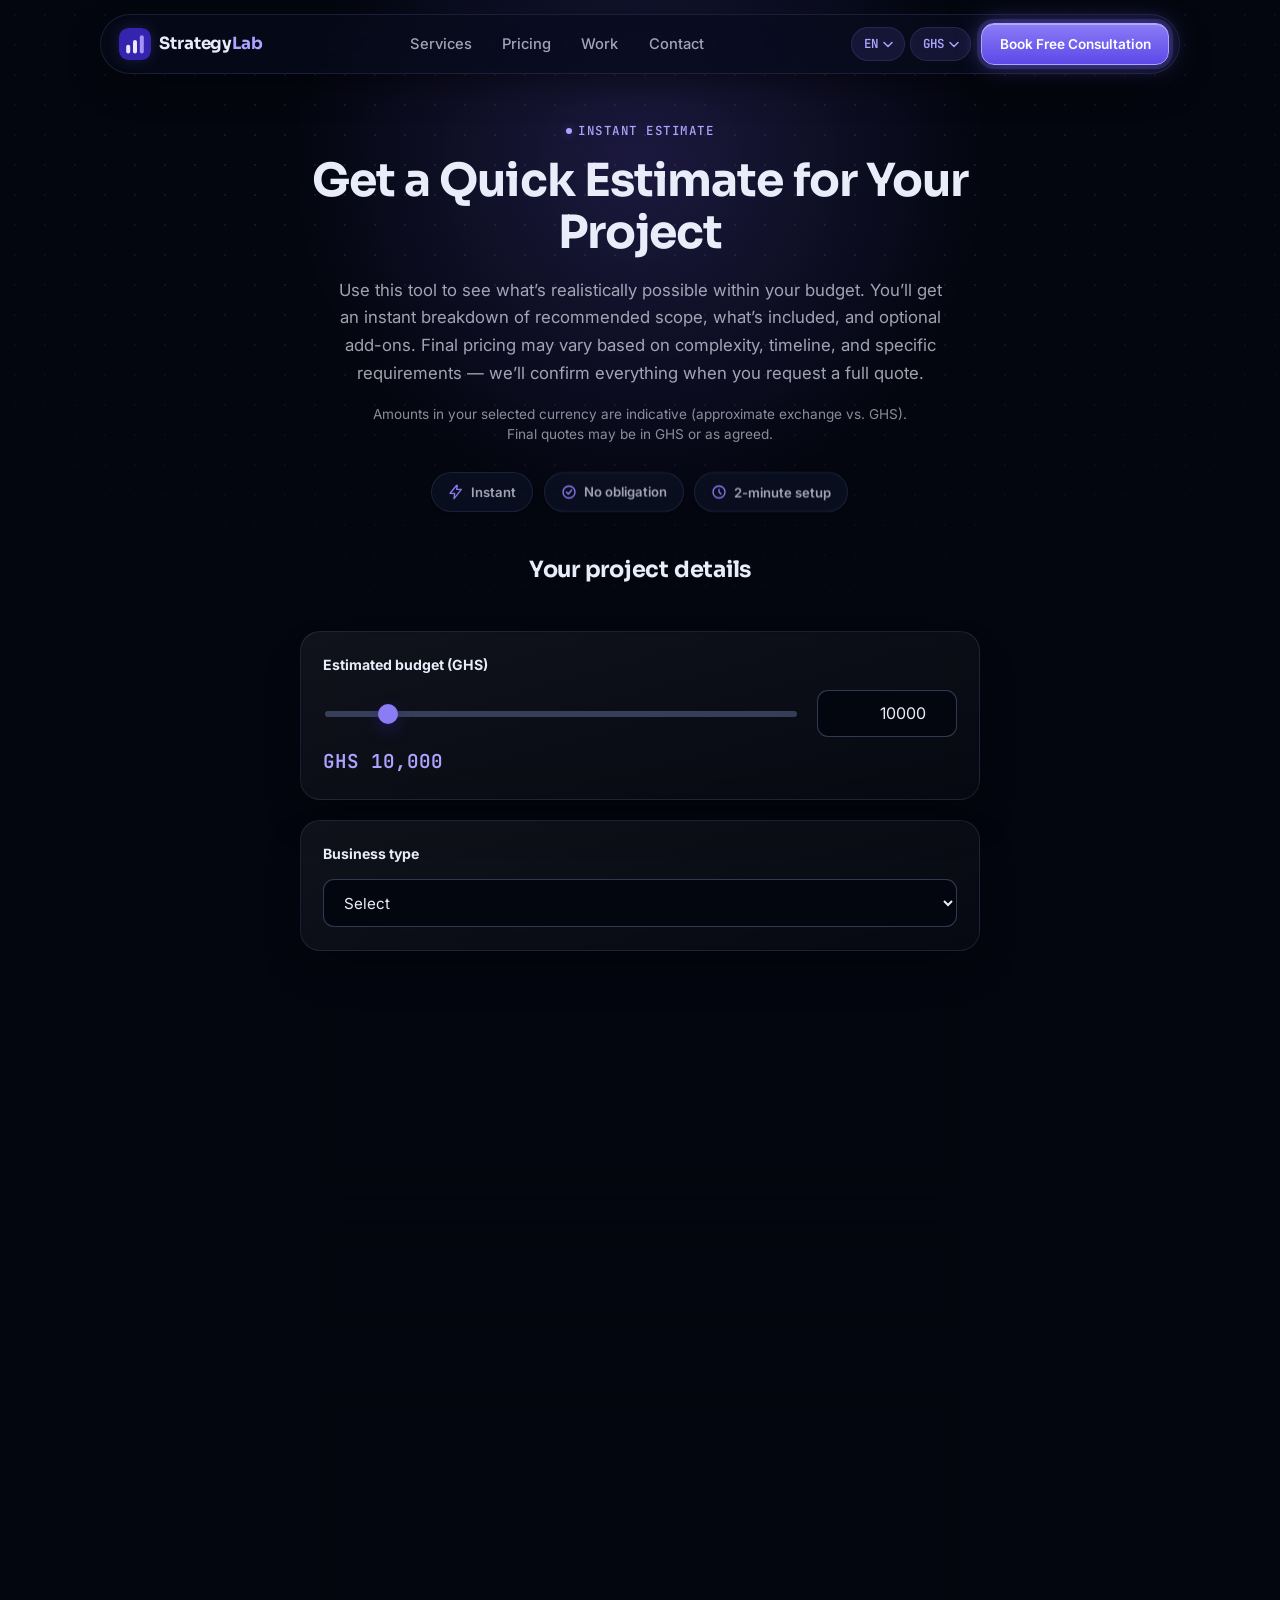
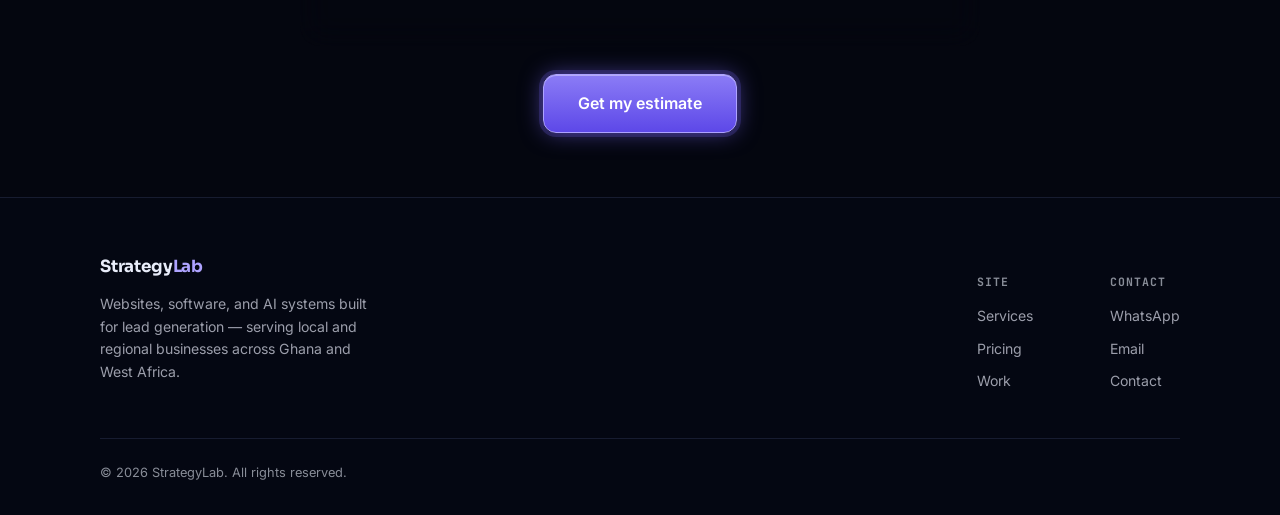
==== commit ef9ed191: "km" ====
--- a/get-a-quote/index.html
+++ b/get-a-quote/index.html
@@ -21,6 +21,22 @@
   <title>Get a Quote | StrategyLab — Project Estimate</title>
   <meta name="description" content="Estimate your website, software, or ads project in minutes. See what fits your budget, then request a full quote from StrategyLab.">
   <link rel="canonical" href="https://strategylab.it.com/get-a-quote/">
+  <meta name="theme-color" content="#04060F">
+  <link rel="apple-touch-icon" href="../assets/apple-touch-icon.png">
+
+  <!-- Social sharing (WhatsApp, Facebook, LinkedIn, X) -->
+  <meta property="og:type" content="website">
+  <meta property="og:site_name" content="StrategyLab">
+  <meta property="og:title" content="Get a Quote | StrategyLab — Project Estimate">
+  <meta property="og:description" content="Estimate your website, software, or ads project in minutes. See what fits your budget, then request a full quote.">
+  <meta property="og:url" content="https://strategylab.it.com/get-a-quote/">
+  <meta property="og:image" content="https://strategylab.it.com/assets/og-image.png">
+  <meta property="og:image:width" content="1200">
+  <meta property="og:image:height" content="630">
+  <meta name="twitter:card" content="summary_large_image">
+  <meta name="twitter:title" content="Get a Quote | StrategyLab — Project Estimate">
+  <meta name="twitter:description" content="Estimate your website, software, or ads project in minutes. See what fits your budget, then request a full quote.">
+  <meta name="twitter:image" content="https://strategylab.it.com/assets/og-image.png">
 
   <link rel="preconnect" href="https://fonts.googleapis.com">
   <link rel="preconnect" href="https://fonts.gstatic.com" crossorigin>
@@ -63,20 +79,31 @@
           </select>
         </div>
         <a href="/contact" class="btn btn-primary btn-sm">
+          <svg class="short-icon" viewBox="0 0 24 24" fill="none" stroke="currentColor" stroke-width="2" stroke-linecap="round" stroke-linejoin="round" aria-hidden="true"><path d="M13 2L3 14h7l-1 8 11-14h-7l1-6z"/></svg>
           <span class="long" data-i18n="nav.book">Book Free Consultation</span>
         </a>
         <button class="nav-menu-btn" type="button" aria-expanded="false" aria-controls="mobile-nav" data-i18n-aria="nav.menu" aria-label="Toggle menu">
-          <svg viewBox="0 0 24 24" fill="none" stroke="currentColor" stroke-width="2" stroke-linecap="round"><path d="M4 7h16M4 12h16M4 17h16"/></svg>
+          <svg class="icon-menu" viewBox="0 0 24 24" fill="none" stroke="currentColor" stroke-width="2" stroke-linecap="round"><path d="M4 7h16M4 12h16M4 17h16"/></svg>
+          <svg class="icon-close" viewBox="0 0 24 24" fill="none" stroke="currentColor" stroke-width="2" stroke-linecap="round"><path d="M6 6l12 12M18 6L6 18"/></svg>
         </button>
       </div>
     </div>
   </div>
 
   <div class="nav-mobile" id="mobile-nav">
-      <a href="/services" data-i18n="nav.services">Services</a>
-      <a href="/pricing" data-i18n="nav.pricing">Pricing</a>
-      <a href="/portfolio" data-i18n="nav.work">Work</a>
-      <a href="/contact" data-i18n="nav.contact">Contact</a>
+    <a href="/services" data-i18n="nav.services">Services</a>
+    <a href="/pricing" data-i18n="nav.pricing">Pricing</a>
+    <a href="/portfolio" data-i18n="nav.work">Work</a>
+    <a href="/contact" data-i18n="nav.contact">Contact</a>
+    <div class="nav-mobile-locale">
+      <select class="locale-select" aria-label="Language">
+        <option value="en">English</option>
+        <option value="fr">Français</option>
+      </select>
+      <select class="currency-select" aria-label="Currency">
+        <option value="GHS">GHS</option>
+        <option value="XOF">CFA</option>
+      </select>
     </div>
     <a href="/contact" class="btn btn-primary btn-block" data-i18n="nav.book">Book Free Consultation</a>
   </div>
@@ -187,6 +214,7 @@
         <h2 class="quote-section-title" data-i18n="quote_page.results_h2">Your estimate</h2>
         <div class="card results-card" id="results-card">
           <p class="results-package accent" id="results-package"></p>
+          <p class="results-range" id="results-range" hidden></p>
           <dl class="results-list" id="results-included"></dl>
           <dl class="results-list results-list--excluded" id="results-excluded"></dl>
           <dl class="results-list results-list--addons" id="results-addons"></dl>
@@ -211,10 +239,9 @@
         </div>
 
         <div class="quote-ctas">
-          <a href="/contact" class="btn btn-primary" data-i18n="quote_page.cta_quote">Request full quote</a>
+          <a href="#quote-lead-capture" class="btn btn-primary" data-i18n="quote_page.cta_quote">Request full quote</a>
+          <a href="https://wa.me/233530402249?text=Hi%20StrategyLab!%20I%27d%20like%20to%20discuss%20a%20project." id="quote-wa-cta" class="btn btn-whatsapp" target="_blank" rel="noopener noreferrer" data-i18n="quote_page.cta_wa">Chat on WhatsApp</a>
           <a href="/contact" class="btn btn-outline" data-i18n="quote_page.cta_book">Book a free consultation</a>
-          <a href="https://wa.me/233530402249" class="btn btn-whatsapp" target="_blank" rel="noopener noreferrer" data-i18n="quote_page.cta_wa">Chat on WhatsApp</a>
-          <button type="button" class="btn btn-outline" id="btn-send-estimate" data-i18n="quote_page.btn_send">Send me this estimate</button>
         </div>
 
         <div class="card quote-card quote-lead-capture" id="quote-lead-capture" hidden>
@@ -262,7 +289,7 @@
           </div>
           <div class="footer-col">
             <h5 data-i18n="home.footer.col_contact">Contact</h5>
-            <a href="https://wa.me/233530402249" data-i18n="contact.wa">WhatsApp</a>
+            <a href="https://wa.me/233530402249?text=Hi%20StrategyLab!%20I%27d%20like%20to%20discuss%20a%20project." data-i18n="contact.wa">WhatsApp</a>
             <a href="mailto:bakorodolph@gmail.com" data-i18n="contact.em">Email</a>
             <a href="/contact" data-i18n="nav.contact">Contact</a>
           </div>
--- a/theme.css
+++ b/theme.css
@@ -1,50 +1,57 @@
 /* ============================================================
-   StrategyLab — Design System
-   Cold white / vibrant indigo / night blue.
-   Floating nav / cards / icons carry the motion language.
-   ============================================================ */
-
-/* Fonts are loaded via <link rel="preconnect"> + <link rel="stylesheet"> in each page's <head>
-   (faster than @import — the browser can start fetching before this file finishes parsing). */
+   StrategyLab — Design System v2 "Dark Glow"
+   Night navy / indigo-violet accent / electric-blue orb glow.
+   Glass panels, glow buttons, floating pill nav.
+   ============================================================ */
+
+/* Fonts are loaded via <link rel="preconnect"> + <link rel="stylesheet"> in each page's <head>. */
 
 :root {
   /* ---- Core palette ----
-     Blanc froid #E9E9F4 · Indigo vibrant #3424B0 · Bleu nuit #0D092C */
-  --paper: #E9E9F4;
-  --paper-raised: #FFFFFF;
-  --ink: #0D092C;
-  --ink-soft: #44415E;
-  --ink-faint: #65637C;
-  --mist: #E9E9EC;
-  --mist-2: #DBDADF;
-
-  --deep: #0D092C;
-  --deep-raised: #150E46;
-  --deep-raised-2: #191256;
-  --deep-line: rgba(233, 233, 244, 0.10);
-  --on-deep: #E9E9F4;
-  --on-deep-soft: rgba(233, 233, 244, 0.66);
-  --on-deep-faint: rgba(233, 233, 244, 0.44);
-
-  --accent: #3424B0;
-  --accent-deep: #2A1D8F;
-  --accent-bright: #A594F5;
-  --accent-pale: rgba(52, 36, 176, 0.08);
-  --accent-pale-deep: rgba(165, 148, 245, 0.16);
-  --accent-ring: rgba(52, 36, 176, 0.28);
-
-  --whatsapp: #0E7A42;
-  --coral: #C74722;
-
-  --radius-sm: 10px;
+     Nuit #04060F · Indigo vibrant #8B7CF6 · Bleu électrique #4FA6FF */
+  --paper: #04060F;                       /* page background */
+  --paper-raised: rgba(16, 22, 44, 0.55); /* glass panel fill */
+  --ink: #E9EDFA;                         /* primary text */
+  --ink-soft: rgba(233, 237, 250, 0.68);
+  --ink-faint: rgba(233, 237, 250, 0.58);
+  --mist: rgba(150, 170, 255, 0.13);      /* hairline borders */
+  --mist-2: rgba(165, 185, 255, 0.28);    /* stronger borders */
+
+  --deep: #04060F;
+  --deep-raised: rgba(18, 25, 50, 0.55);
+  --deep-raised-2: rgba(24, 32, 62, 0.6);
+  --deep-line: rgba(150, 170, 255, 0.13);
+  --on-deep: #E9EDFA;
+  --on-deep-soft: rgba(233, 237, 250, 0.66);
+  --on-deep-faint: rgba(233, 237, 250, 0.58);
+
+  --accent: #8B7CF6;
+  --accent-deep: #5D48E8;
+  --accent-bright: #AEA3FF;
+  --accent-pale: rgba(124, 104, 255, 0.12);
+  --accent-pale-deep: rgba(124, 104, 255, 0.16);
+  --accent-ring: rgba(139, 124, 246, 0.35);
+
+  /* glow system (indigo primary, electric blue blended in) */
+  --glow: rgba(124, 104, 255, 0.5);
+  --glow-soft: rgba(124, 104, 255, 0.2);
+  --glow-blue: rgba(79, 166, 255, 0.35);
+  --orb-a: #4FA6FF;
+  --orb-b: #3424B0;
+
+  --whatsapp: #14A356;
+  --whatsapp-hot: #22D467;
+  --coral: #FF7A55;
+
+  --radius-sm: 11px;
   --radius-md: 18px;
   --radius-lg: 26px;
   --radius-pill: 999px;
 
-  --shadow-xs: 0 1px 2px rgba(13, 9, 44, 0.06);
-  --shadow-card: 0 1px 1px rgba(13, 9, 44, 0.05), 0 14px 28px -12px rgba(13, 9, 44, 0.16);
-  --shadow-card-hover: 0 4px 10px rgba(13, 9, 44, 0.07), 0 26px 44px -14px rgba(13, 9, 44, 0.22);
-  --shadow-nav: 0 10px 30px -8px rgba(13, 9, 44, 0.18), 0 2px 10px rgba(13, 9, 44, 0.07);
+  --shadow-xs: 0 1px 2px rgba(0, 0, 5, 0.4);
+  --shadow-card: 0 1px 1px rgba(0, 0, 8, 0.3), 0 22px 46px -18px rgba(0, 0, 10, 0.7);
+  --shadow-card-hover: 0 4px 10px rgba(0, 0, 8, 0.3), 0 30px 56px -18px rgba(0, 0, 10, 0.8), 0 0 24px var(--glow-soft);
+  --shadow-nav: 0 12px 40px -12px rgba(0, 0, 5, 0.75);
   --shadow-deep-card: 0 1px 1px rgba(0, 0, 0, 0.25), 0 18px 34px -14px rgba(0, 0, 0, 0.55);
 
   --container: 1160px;
@@ -84,7 +91,22 @@
   line-height: 1.55;
   -webkit-font-smoothing: antialiased;
   text-rendering: optimizeLegibility;
-}
+  overflow-x: hidden;
+}
+
+/* Ambient star-grid over the whole page, fading out toward the bottom of the viewport */
+body::before {
+  content: '';
+  position: fixed;
+  inset: 0;
+  z-index: 0;
+  pointer-events: none;
+  background-image: radial-gradient(rgba(180, 200, 255, 0.09) 1px, transparent 1px);
+  background-size: 30px 30px;
+  -webkit-mask-image: radial-gradient(ellipse 95% 75% at 50% 15%, #000 30%, transparent 78%);
+  mask-image: radial-gradient(ellipse 95% 75% at 50% 15%, #000 30%, transparent 78%);
+}
+main, .site-footer, .nav-float-outer, .nav-mobile, .wa-float { position: relative; z-index: 1; }
 
 img, svg { display: block; max-width: 100%; }
 a { color: inherit; text-decoration: none; }
@@ -97,8 +119,8 @@
   position: absolute;
   left: 1rem;
   top: -3rem;
-  background: var(--ink);
-  color: var(--paper);
+  background: var(--accent);
+  color: #fff;
   padding: 0.6rem 1rem;
   border-radius: var(--radius-sm);
   z-index: 200;
@@ -107,7 +129,7 @@
 .skip-link:focus { top: 1rem; }
 
 :focus-visible {
-  outline: 2.5px solid var(--accent);
+  outline: 2.5px solid var(--accent-bright);
   outline-offset: 3px;
   border-radius: 4px;
 }
@@ -117,15 +139,16 @@
 .container-wide { max-width: var(--container-wide); margin: 0 auto; padding: 0 var(--gutter); }
 
 section { position: relative; }
-#home, #services, #why-us, #pricing, #portfolio, #contact {
+#home, #services, #why-us, #pricing, #portfolio, #faq, #contact {
   scroll-margin-top: 100px;
 }
 .section-pad { padding: var(--section-y) 0; }
 
+/* Everything is dark now; .section-dark keeps a faint tint for rhythm */
 .section-dark {
-  background-color: var(--deep);
-  background-image: radial-gradient(rgba(233, 233, 244, 0.06) 1px, transparent 1px);
-  background-size: 26px 26px;
+  background: linear-gradient(180deg, rgba(150, 170, 255, 0.03), rgba(150, 170, 255, 0.008));
+  border-top: 1px solid var(--mist);
+  border-bottom: 1px solid var(--mist);
   color: var(--on-deep);
 }
 .section-dark .eyebrow { color: var(--accent-bright); }
@@ -144,7 +167,7 @@
   font-weight: 500;
   letter-spacing: 0.12em;
   text-transform: uppercase;
-  color: var(--accent-deep);
+  color: var(--accent-bright);
 }
 .eyebrow::before {
   content: '';
@@ -152,7 +175,7 @@
   height: 6px;
   border-radius: 50%;
   background: var(--accent-bright);
-  box-shadow: 0 0 0 3px var(--accent-pale);
+  box-shadow: 0 0 10px var(--glow);
 }
 
 .section-head {
@@ -179,7 +202,7 @@
 
 /* Single accent-color utility, reused by both the hero copy and the translated
    _html strings in locales/*.json (which carry this exact class name inline). */
-.accent { color: var(--accent); }
+.accent { color: var(--accent-bright); text-shadow: 0 0 28px var(--glow); }
 .section-dark .accent { color: var(--accent-bright); }
 
 /* ============================================================
@@ -191,11 +214,11 @@
   justify-content: center;
   gap: 0.55em;
   padding: 0.85rem 1.5rem;
-  border-radius: var(--radius-pill);
+  border-radius: 13px;
   font-family: var(--font-body);
   font-weight: 600;
   font-size: 0.95rem;
-  border: 1.5px solid transparent;
+  border: 1px solid transparent;
   transition: transform 0.2s var(--ease-out), box-shadow 0.2s var(--ease-out), background 0.2s, border-color 0.2s, color 0.2s;
   white-space: nowrap;
 }
@@ -203,32 +226,39 @@
 .btn:active { transform: translateY(1px); }
 
 .btn-primary {
-  background: var(--accent);
+  background: linear-gradient(180deg, var(--accent) 0%, var(--accent-deep) 100%);
   color: #fff;
-  box-shadow: 0 1px 1px rgba(42, 29, 143, 0.3), 0 12px 24px -10px rgba(52, 36, 176, 0.55);
-}
-.btn-primary:hover { background: var(--accent-deep); transform: translateY(-2px); box-shadow: 0 4px 10px rgba(42, 29, 143, 0.3), 0 18px 30px -10px rgba(52, 36, 176, 0.6); }
+  border-color: var(--accent-bright);
+  box-shadow: 0 0 22px var(--glow), 0 0 0 4px var(--glow-soft), inset 0 1px 0 rgba(255, 255, 255, 0.35);
+}
+.btn-primary:hover {
+  transform: translateY(-2px);
+  box-shadow: 0 0 30px var(--glow), 0 0 46px var(--glow-blue), 0 0 0 4px var(--glow-soft), inset 0 1px 0 rgba(255, 255, 255, 0.4);
+}
 
 .btn-outline {
-  background: transparent;
+  background: rgba(16, 22, 44, 0.55);
   color: var(--ink);
   border-color: var(--mist-2);
-}
-.btn-outline:hover { border-color: var(--accent); color: var(--accent-deep); transform: translateY(-2px); }
-
-.section-dark .btn-outline { color: var(--on-deep); border-color: var(--deep-line); }
+  backdrop-filter: blur(8px);
+  -webkit-backdrop-filter: blur(8px);
+}
+.btn-outline:hover { border-color: var(--accent-bright); color: var(--accent-bright); transform: translateY(-2px); box-shadow: 0 0 18px var(--glow-soft); }
+
+.section-dark .btn-outline { color: var(--on-deep); border-color: var(--mist-2); }
 .section-dark .btn-outline:hover { border-color: var(--accent-bright); color: var(--accent-bright); }
 
 .btn-whatsapp {
-  background: var(--whatsapp);
+  background: linear-gradient(180deg, var(--whatsapp-hot), #0E9A46);
   color: #fff;
-  box-shadow: 0 1px 1px rgba(0, 0, 0, 0.1), 0 12px 22px -10px rgba(14, 122, 66, 0.55);
-}
-.btn-whatsapp:hover { background: #0B5F34; transform: translateY(-2px); }
+  border-color: rgba(110, 240, 165, 0.75);
+  box-shadow: 0 0 22px rgba(30, 200, 100, 0.35), inset 0 1px 0 rgba(255, 255, 255, 0.3);
+}
+.btn-whatsapp:hover { transform: translateY(-2px); box-shadow: 0 0 32px rgba(30, 200, 100, 0.5), inset 0 1px 0 rgba(255, 255, 255, 0.35); }
 
 .btn-ghost {
   background: var(--accent-pale);
-  color: var(--accent-deep);
+  color: var(--accent-bright);
 }
 .btn-ghost:hover { background: var(--accent-ring); }
 
@@ -236,7 +266,7 @@
 .btn-block { width: 100%; }
 
 /* ============================================================
-   Floating navbar
+   Floating navbar (dark glass pill)
    ============================================================ */
 .nav-float-outer {
   position: fixed;
@@ -259,20 +289,21 @@
   gap: 1rem;
   padding: 0.5rem 0.6rem 0.5rem 1.1rem;
   border-radius: var(--radius-pill);
-  background: rgba(255, 255, 255, 0.72);
-  backdrop-filter: blur(18px) saturate(160%);
-  -webkit-backdrop-filter: blur(18px) saturate(160%);
-  border: 1px solid rgba(255, 255, 255, 0.6);
+  background: rgba(8, 12, 26, 0.72);
+  backdrop-filter: blur(18px) saturate(150%);
+  -webkit-backdrop-filter: blur(18px) saturate(150%);
+  border: 1px solid var(--mist);
   box-shadow: var(--shadow-nav);
   transition: box-shadow 0.3s, background 0.3s, transform 0.3s var(--ease-out);
 }
 .nav-float-outer.is-scrolled .nav-float {
-  background: rgba(255, 255, 255, 0.88);
-  box-shadow: 0 14px 34px -10px rgba(13, 9, 44, 0.22), 0 2px 8px rgba(13, 9, 44, 0.08);
+  background: rgba(6, 9, 20, 0.88);
+  border-color: var(--mist-2);
+  box-shadow: 0 14px 34px -10px rgba(0, 0, 5, 0.8), 0 0 24px var(--glow-soft);
 }
 
 .brand { display: flex; align-items: center; gap: 0.55rem; }
-.brand-mark { width: 32px; height: 32px; border-radius: 9px; flex: none; }
+.brand-mark { width: 32px; height: 32px; border-radius: 9px; flex: none; box-shadow: 0 0 14px var(--glow-soft); }
 .brand-word {
   font-family: var(--font-display);
   font-weight: 700;
@@ -280,7 +311,7 @@
   letter-spacing: -0.01em;
   color: var(--ink);
 }
-.brand-word span { color: var(--accent); }
+.brand-word span { color: var(--accent-bright); }
 
 .nav-links {
   display: flex;
@@ -293,7 +324,7 @@
   color: var(--ink-soft);
   transition: color 0.2s;
 }
-.nav-links a:hover { color: var(--accent-deep); }
+.nav-links a:hover { color: var(--accent-bright); }
 
 .nav-locale {
   display: flex;
@@ -305,14 +336,14 @@
   appearance: none;
   -webkit-appearance: none;
   background: var(--accent-pale);
-  color: var(--accent-deep);
-  border: 1px solid transparent;
+  color: var(--accent-bright);
+  border: 1px solid var(--mist);
   border-radius: var(--radius-pill);
   padding: 0.4rem 1.6rem 0.4rem 0.75rem;
   font-size: 0.78rem;
   font-weight: 600;
   font-family: var(--font-mono);
-  background-image: url("data:image/svg+xml,%3Csvg xmlns='http://www.w3.org/2000/svg' width='10' height='7' viewBox='0 0 10 7' fill='none'%3E%3Cpath d='M1 1.5L5 5.5L9 1.5' stroke='%230B5A54' stroke-width='1.5' stroke-linecap='round' stroke-linejoin='round'/%3E%3C/svg%3E");
+  background-image: url("data:image/svg+xml,%3Csvg xmlns='http://www.w3.org/2000/svg' width='10' height='7' viewBox='0 0 10 7' fill='none'%3E%3Cpath d='M1 1.5L5 5.5L9 1.5' stroke='%23AEA3FF' stroke-width='1.5' stroke-linecap='round' stroke-linejoin='round'/%3E%3C/svg%3E");
   background-repeat: no-repeat;
   background-position: right 0.65rem center;
   cursor: pointer;
@@ -331,10 +362,13 @@
   align-items: center;
   justify-content: center;
   background: var(--accent-pale);
-  border: none;
+  border: 1px solid var(--mist);
   flex: none;
 }
-.nav-menu-btn svg { width: 19px; height: 19px; color: var(--accent-deep); }
+.nav-menu-btn svg { width: 19px; height: 19px; color: var(--accent-bright); }
+.nav-menu-btn .icon-close { display: none; }
+.nav-menu-btn[aria-expanded="true"] .icon-menu { display: none; }
+.nav-menu-btn[aria-expanded="true"] .icon-close { display: block; }
 
 .nav-mobile {
   position: fixed;
@@ -342,11 +376,12 @@
   left: var(--gutter);
   right: var(--gutter);
   z-index: 99;
-  background: rgba(255, 255, 255, 0.97);
+  background: rgba(8, 12, 26, 0.96);
   backdrop-filter: blur(20px);
+  -webkit-backdrop-filter: blur(20px);
   border-radius: var(--radius-lg);
   box-shadow: var(--shadow-nav);
-  border: 1px solid var(--mist);
+  border: 1px solid var(--mist-2);
   padding: 1.25rem;
   display: none;
   flex-direction: column;
@@ -374,17 +409,22 @@
   padding: 0.6rem 0.75rem;
   border-radius: var(--radius-sm);
   border: 1px solid var(--mist-2);
-  background: var(--paper);
+  background: rgba(16, 22, 44, 0.8);
+  color: var(--ink);
   font-size: 0.9rem;
   font-family: var(--font-mono);
 }
 .nav-mobile .btn { margin: 0.6rem 0.75rem 0.25rem; }
+
+.nav-cta .btn .short-icon { display: none; }
 
 @media (max-width: 900px) {
   .nav-links { display: none; }
   .nav-locale { display: none; }
   .nav-menu-btn { display: flex; }
   .nav-cta .btn span.long { display: none; }
+  .nav-cta .btn .short-icon { display: inline-flex; width: 18px; height: 18px; }
+  .nav-cta .btn.btn-sm { padding: 0.7rem; }
 }
 @media (min-width: 901px) {
   .nav-mobile { display: none !important; }
@@ -411,64 +451,79 @@
   height: 46px;
   border-radius: 13px;
   background: var(--accent-pale);
+  border: 1px solid var(--mist-2);
+  box-shadow: 0 0 18px var(--glow-soft);
   flex: none;
   transition: transform 0.25s var(--ease-out);
 }
-.icon-badge svg { width: 22px; height: 22px; color: var(--accent-deep); }
+.icon-badge svg { width: 22px; height: 22px; color: var(--accent-bright); }
 .section-dark .icon-badge { background: var(--accent-pale-deep); }
 .section-dark .icon-badge svg { color: var(--accent-bright); }
 
 /* ============================================================
-   Cards (context-aware: light default, .section-dark overrides)
+   Cards — frosted glass everywhere
    ============================================================ */
 .card {
-  background: var(--paper-raised);
+  background: linear-gradient(165deg, rgba(255, 255, 255, 0.055), rgba(255, 255, 255, 0.015));
   border: 1px solid var(--mist);
-  border-radius: var(--radius-md);
+  border-radius: 20px;
   box-shadow: var(--shadow-card);
+  backdrop-filter: blur(16px);
+  -webkit-backdrop-filter: blur(16px);
   transition: transform 0.28s var(--ease-out), box-shadow 0.28s var(--ease-out), border-color 0.28s;
 }
 .card:hover { transform: translateY(-5px); box-shadow: var(--shadow-card-hover); border-color: var(--mist-2); }
 
 .section-dark .card {
-  background: var(--deep-raised);
-  border-color: var(--deep-line);
-  box-shadow: var(--shadow-deep-card);
-}
-.section-dark .card:hover { border-color: rgba(165, 148, 245, 0.35); }
-
-/* ============================================================
-   Hero
-   ============================================================ */
-.hero { padding: calc(var(--nav-h) + 3.5rem) 0 4rem; overflow: clip; }
-.hero-grid {
-  display: grid;
-  grid-template-columns: 1.05fr 0.95fr;
-  gap: clamp(2rem, 5vw, 3rem);
-  align-items: center;
-}
-.hero-copy { max-width: 560px; }
+  background: linear-gradient(165deg, rgba(255, 255, 255, 0.06), rgba(255, 255, 255, 0.018));
+  border-color: var(--mist);
+}
+.section-dark .card:hover { border-color: var(--accent-ring); }
+
+/* ============================================================
+   Hero — centered copy over a glowing orb stage
+   ============================================================ */
+.hero { padding: calc(var(--nav-h) + 4.5rem) 0 4rem; overflow: clip; }
+.hero::before {
+  content: '';
+  position: absolute;
+  top: -32%;
+  left: 50%;
+  transform: translateX(-50%);
+  width: 1100px;
+  height: 900px;
+  border-radius: 50%;
+  background: radial-gradient(circle, var(--glow-soft) 0%, transparent 62%);
+  pointer-events: none;
+}
+.hero-head {
+  position: relative;
+  text-align: center;
+  max-width: 860px;
+  margin: 0 auto;
+}
 .hero-title {
   margin-top: 1.1rem;
   font-family: var(--font-display);
   font-weight: 700;
-  font-size: clamp(2.3rem, 4.6vw, 3.5rem);
-  line-height: 1.08;
+  font-size: clamp(2.4rem, 5.2vw, 4rem);
+  line-height: 1.1;
   letter-spacing: -0.02em;
   color: var(--ink);
 }
 .hero-sub {
-  margin-top: 1.35rem;
-  font-size: 1.13rem;
+  margin: 1.35rem auto 0;
+  font-size: 1.1rem;
   line-height: 1.6;
   color: var(--ink-soft);
-  max-width: 480px;
-}
-.hero-cta { display: flex; flex-wrap: wrap; gap: 0.85rem; margin-top: 2rem; }
+  max-width: 620px;
+}
+.hero-cta { display: flex; flex-wrap: wrap; gap: 0.85rem; margin-top: 2.2rem; justify-content: center; }
 .hero-trust {
-  margin-top: 2.25rem;
+  margin-top: 2rem;
   display: flex;
   align-items: center;
+  justify-content: center;
   gap: 0.6rem;
   font-size: 0.85rem;
   color: var(--ink-faint);
@@ -477,70 +532,126 @@
 .hero-trust .avatars span {
   width: 26px; height: 26px; border-radius: 50%;
   border: 2px solid var(--paper);
-  background: var(--accent-pale);
+  background: linear-gradient(160deg, var(--accent), var(--orb-a));
+  opacity: 0.75;
   margin-left: -8px;
 }
 .hero-trust .avatars span:first-child { margin-left: 0; }
 
+/* --- orb stage --- */
 .hero-stage {
   position: relative;
-  height: clamp(320px, 38vw, 440px);
-}
+  height: clamp(420px, 42vw, 560px);
+  margin-top: 3.5rem;
+}
+.hero-orb {
+  position: absolute;
+  left: 50%;
+  top: 50%;
+  transform: translate(-50%, -50%);
+  width: clamp(220px, 24vw, 330px);
+  height: clamp(220px, 24vw, 330px);
+  border-radius: 50%;
+  background:
+    radial-gradient(circle at 32% 30%, rgba(255, 255, 255, 0.5) 0%, transparent 18%),
+    radial-gradient(circle at 50% 50%, var(--orb-a) 0%, var(--orb-b) 52%, #050818 78%);
+  box-shadow:
+    0 0 90px 20px var(--glow),
+    0 0 160px 50px var(--glow-blue),
+    inset -18px -24px 60px rgba(0, 0, 10, 0.8),
+    inset 10px 12px 40px rgba(255, 255, 255, 0.22);
+}
+.hero-orb::before {
+  content: '';
+  position: absolute;
+  inset: -14px;
+  border-radius: 50%;
+  border: 2px solid transparent;
+  background: conic-gradient(from 210deg, transparent 0 40%, var(--accent-bright) 50%, transparent 60% 100%) border-box;
+  -webkit-mask: linear-gradient(#000 0 0) padding-box, linear-gradient(#000 0 0);
+  -webkit-mask-composite: xor;
+  mask-composite: exclude;
+  filter: blur(1.5px);
+  opacity: 0.9;
+}
+.hero-orb::after {
+  content: '';
+  position: absolute;
+  inset: 26%;
+  border-radius: 50%;
+  background: radial-gradient(circle, rgba(255, 255, 255, 0.6), transparent 65%);
+  filter: blur(14px);
+}
+
+.link-line {
+  position: absolute;
+  height: 1.5px;
+  background: linear-gradient(90deg, transparent, var(--accent) 40%, var(--accent-bright));
+  box-shadow: 0 0 8px var(--glow);
+  opacity: 0.55;
+  pointer-events: none;
+}
+.ll-tl { left: 25%; top: 30%; width: 15%; }
+.ll-bl { left: 25%; top: 70%; width: 15%; }
+.ll-tr { right: 25%; top: 30%; width: 15%; transform: scaleX(-1); }
+.ll-br { right: 25%; top: 70%; width: 15%; transform: scaleX(-1); }
+
 .float-card {
   position: absolute;
   --rot: 0deg;
 }
 .float-card-inner {
-  background: var(--paper-raised);
-  border: 1px solid var(--mist);
+  background: linear-gradient(160deg, rgba(30, 40, 72, 0.55), rgba(12, 17, 36, 0.65));
+  border: 1px solid var(--mist-2);
   border-radius: var(--radius-md);
   box-shadow: var(--shadow-card);
+  backdrop-filter: blur(14px);
+  -webkit-backdrop-filter: blur(14px);
   padding: 1rem 1.15rem;
   transition: transform 0.3s var(--ease-out), box-shadow 0.3s var(--ease-out);
 }
 .float-card:hover .float-card-inner { transform: translateY(-4px); box-shadow: var(--shadow-card-hover); }
 
-.fc-lead { top: 4%; left: 2%; width: 220px; --rot: -4deg; }
-.fc-chart { top: 38%; right: 0; width: 210px; --rot: 3deg; }
-.fc-wa { bottom: 2%; left: 14%; width: 232px; --rot: -2deg; }
+.fc-lead  { top: 8%;    left: 2%;  width: 250px; --rot: -2deg; }
+.fc-chart { top: 8%;    right: 2%; width: 250px; --rot: 2deg; }
+.fc-wa    { bottom: 6%; left: 2%;  width: 260px; --rot: 1.5deg; }
+.fc-rev   { bottom: 6%; right: 2%; width: 250px; --rot: -1.5deg; }
 
 .fc-head { display: flex; align-items: center; gap: 0.6rem; }
-.fc-dot { width: 34px; height: 34px; border-radius: 50%; display: flex; align-items: center; justify-content: center; flex: none; }
+.fc-dot {
+  width: 34px; height: 34px; border-radius: 10px;
+  display: flex; align-items: center; justify-content: center; flex: none;
+  border: 1px solid var(--mist-2);
+}
 .fc-dot svg { width: 17px; height: 17px; }
-.fc-title { font-size: 0.82rem; font-weight: 600; color: var(--ink); }
-.fc-sub { font-size: 0.74rem; color: var(--ink-faint); margin-top: 0.1rem; }
+.fc-title { font-family: var(--font-display); font-size: 0.84rem; font-weight: 600; color: var(--ink); display: block; }
+.fc-sub { font-size: 0.72rem; color: var(--ink-faint); margin-top: 0.1rem; display: block; }
 .fc-body { margin-top: 0.7rem; font-size: 0.8rem; color: var(--ink-soft); line-height: 1.45; }
 
-.fc-lead .fc-dot { background: var(--accent-pale); color: var(--accent-deep); }
-.fc-chart .fc-dot { background: rgba(199, 71, 34, 0.12); color: var(--coral); }
-.fc-wa .fc-dot { background: rgba(14, 122, 66, 0.14); color: #0E7A42; }
+.fc-lead .fc-dot  { background: var(--accent-pale); color: var(--accent-bright); }
+.fc-chart .fc-dot { background: rgba(79, 166, 255, 0.14); color: var(--orb-a); border-color: rgba(79, 166, 255, 0.4); }
+.fc-wa .fc-dot    { background: rgba(34, 212, 103, 0.12); color: #5AE49A; border-color: rgba(34, 212, 103, 0.4); }
+.fc-rev .fc-dot   { background: var(--accent-pale); color: var(--accent-bright); }
 
 .fc-chart-svg { margin-top: 0.6rem; width: 100%; height: 46px; }
-.fc-stat { font-family: var(--font-mono); font-weight: 600; font-size: 1.15rem; color: var(--ink); margin-top: 0.55rem; }
-.fc-stat span { color: var(--ink-faint); font-size: 0.7rem; font-weight: 500; }
+.fc-stat { font-family: var(--font-display); font-weight: 700; font-size: 1.3rem; color: var(--accent-bright); margin-top: 0.55rem; }
+.fc-stat span { color: var(--ink-faint); font-size: 0.7rem; font-weight: 400; font-family: var(--font-body); }
 
 .fc-bubble {
   margin-top: 0.65rem;
-  background: var(--accent-pale);
+  background: rgba(34, 212, 103, 0.12);
+  border: 1px solid rgba(34, 212, 103, 0.35);
   border-radius: 12px 12px 12px 3px;
   padding: 0.55rem 0.75rem;
   font-size: 0.78rem;
-  color: var(--accent-deep);
+  color: #BDF3D3;
 }
 
 @media (max-width: 980px) {
-  .hero-grid { grid-template-columns: 1fr; }
-  .hero-copy { max-width: 100%; }
-  .hero-stage { height: 300px; margin-top: 1rem; }
-  .fc-lead { width: 180px; }
-  .fc-chart { width: 170px; }
-  .fc-wa { width: 190px; }
-}
-@media (max-width: 560px) {
-  .hero-stage { height: 400px; }
-  .fc-lead { top: 0; left: 0; }
-  .fc-chart { top: 34%; right: 0; }
-  .fc-wa { bottom: 0; left: 6%; }
+  .hero-stage { height: auto; display: flex; flex-direction: column; align-items: center; gap: 0.7rem; padding-top: 0.5rem; }
+  .hero-orb { position: relative; left: auto; top: auto; transform: none; order: -1; margin: 1rem 0 1.5rem; }
+  .link-line { display: none; }
+  .float-card { position: static; width: 100%; max-width: 340px; }
 }
 
 /* ============================================================
@@ -549,6 +660,7 @@
 .stats-strip {
   display: flex;
   flex-wrap: wrap;
+  justify-content: center;
   gap: 0.75rem;
   margin-top: clamp(2.5rem, 6vw, 4rem);
 }
@@ -556,17 +668,19 @@
   display: flex;
   align-items: baseline;
   gap: 0.5rem;
-  padding: 0.75rem 1.1rem;
-  border-radius: var(--radius-pill);
+  padding: 0.85rem 1.4rem;
+  border-radius: var(--radius-md);
   background: var(--paper-raised);
   border: 1px solid var(--mist);
   box-shadow: var(--shadow-xs);
+  backdrop-filter: blur(10px);
+  -webkit-backdrop-filter: blur(10px);
 }
 .stat-chip .num {
   font-family: var(--font-mono);
   font-weight: 600;
   font-size: 1.05rem;
-  color: var(--accent-deep);
+  color: var(--accent-bright);
 }
 .stat-chip .label { font-size: 0.8rem; color: var(--ink-faint); }
 
@@ -598,9 +712,9 @@
   font-size: 0.7rem;
   padding: 0.3rem 0.6rem;
   border-radius: var(--radius-pill);
-  background: rgba(255, 255, 255, 0.06);
+  background: rgba(255, 255, 255, 0.05);
   color: var(--on-deep-soft);
-  border: 1px solid var(--deep-line);
+  border: 1px solid var(--mist);
 }
 .service-card .learn { font-size: 0.85rem; font-weight: 600; color: var(--accent-bright); display: inline-flex; align-items: center; gap: 0.35em; }
 .service-card .learn svg { width: 15px; height: 15px; transition: transform 0.2s; }
@@ -621,26 +735,88 @@
 .why-item { display: flex; gap: 1rem; }
 .why-item .icon-badge { width: 38px; height: 38px; border-radius: 11px; margin-top: 0.1rem; }
 .why-item .icon-badge svg { width: 18px; height: 18px; }
-.why-item h4 { font-family: var(--font-display); font-size: 1.02rem; font-weight: 600; }
+.why-item h4 { font-family: var(--font-display); font-size: 1.02rem; font-weight: 600; color: var(--ink); }
 .why-item p { margin-top: 0.3rem; font-size: 0.92rem; color: var(--ink-soft); line-height: 1.55; }
 
 .why-panel {
   border-radius: var(--radius-lg);
-  background: var(--paper-raised);
+  background: linear-gradient(165deg, rgba(255, 255, 255, 0.06), rgba(255, 255, 255, 0.015));
   border: 1px solid var(--mist);
   box-shadow: var(--shadow-card);
+  backdrop-filter: blur(16px);
+  -webkit-backdrop-filter: blur(16px);
   padding: 2rem;
 }
-.why-panel .quote-mark { font-family: var(--font-display); font-size: 2.5rem; color: var(--accent); line-height: 1; }
+.why-panel .quote-mark { font-family: var(--font-display); font-size: 2.5rem; color: var(--accent-bright); line-height: 1; text-shadow: 0 0 22px var(--glow); }
 .why-panel blockquote { font-size: 1.05rem; line-height: 1.55; color: var(--ink); margin: 0.75rem 0 0; }
-.why-panel cite { display: block; margin-top: 1.1rem; font-style: normal; font-size: 0.85rem; color: var(--ink-faint); }
 .why-panel .div { height: 1px; background: var(--mist); margin: 1.5rem 0; }
 
 @media (max-width: 860px) { .why-grid { grid-template-columns: 1fr; } }
 
-/* ============================================================
-   Pricing
-   ============================================================ */
+/* Testimonial attribution chips */
+.why-panel cite {
+  display: inline-flex;
+  align-items: center;
+  gap: 0.5em;
+  margin-top: 1.1rem;
+  padding: 0.3rem 0.8rem;
+  border-radius: var(--radius-pill);
+  background: var(--accent-pale);
+  border: 1px solid var(--mist);
+  font-style: normal;
+  font-size: 0.8rem;
+  font-weight: 600;
+  color: var(--accent-bright);
+}
+.why-panel cite::before {
+  content: '';
+  width: 7px;
+  height: 7px;
+  border-radius: 50%;
+  background: var(--accent-bright);
+  box-shadow: 0 0 8px var(--glow);
+}
+
+/* ============================================================
+   Pricing — Forma-style glass tiers over a blurred backdrop word
+   ============================================================ */
+#pricing { overflow: hidden; }
+.big-word {
+  position: absolute;
+  top: 0.5rem;
+  left: 50%;
+  transform: translateX(-50%);
+  font-family: var(--font-display);
+  font-weight: 800;
+  font-size: clamp(6rem, 16vw, 14rem);
+  letter-spacing: -0.03em;
+  line-height: 1;
+  background: linear-gradient(180deg, var(--accent-bright) 0%, transparent 85%);
+  -webkit-background-clip: text;
+  background-clip: text;
+  color: transparent;
+  filter: blur(7px);
+  opacity: 0.28;
+  pointer-events: none;
+  white-space: nowrap;
+  user-select: none;
+}
+.pricing-orb {
+  position: absolute;
+  left: 50%;
+  bottom: -340px;
+  transform: translateX(-50%);
+  width: 760px;
+  height: 760px;
+  border-radius: 50%;
+  background: radial-gradient(circle at 40% 30%, var(--orb-a), var(--orb-b) 55%, transparent 75%);
+  filter: blur(50px);
+  opacity: 0.35;
+  pointer-events: none;
+}
+#pricing .container { position: relative; }
+#pricing .section-head { position: relative; margin-top: clamp(2.5rem, 8vw, 5.5rem); }
+
 .pricing-dual {
   display: grid;
   grid-template-columns: 1fr 1fr;
@@ -649,17 +825,31 @@
 }
 .price-panel { padding: 2rem; }
 .price-panel .pp-top { display: flex; justify-content: space-between; align-items: flex-start; gap: 1rem; }
-.price-panel h3 { font-family: var(--font-display); font-size: 1.25rem; font-weight: 600; }
+.price-panel h3 { font-family: var(--font-display); font-size: 1.25rem; font-weight: 600; color: var(--ink); }
 .price-panel .pp-desc { margin-top: 0.5rem; font-size: 0.9rem; color: var(--ink-soft); line-height: 1.55; }
-.price-panel .pp-amount { font-family: var(--font-mono); font-weight: 600; font-size: 1.4rem; color: var(--accent-deep); white-space: nowrap; }
+.price-panel .pp-amount { font-family: var(--font-mono); font-weight: 600; font-size: 1.4rem; color: var(--accent-bright); white-space: nowrap; }
 .price-panel .pp-list { margin-top: 1.4rem; display: flex; flex-direction: column; gap: 0.6rem; }
 .price-panel .pp-list li { display: flex; gap: 0.55rem; font-size: 0.88rem; color: var(--ink-soft); }
-.price-panel .pp-list svg { width: 16px; height: 16px; color: var(--accent); flex: none; margin-top: 0.15rem; }
+.price-panel .pp-list svg { width: 16px; height: 16px; color: var(--accent-bright); flex: none; margin-top: 0.15rem; }
 .price-panel .btn { margin-top: 1.6rem; }
 
-.pricing-grid { display: grid; grid-template-columns: repeat(3, 1fr); gap: 1.1rem; }
-.tier-card { padding: 1.9rem; display: flex; flex-direction: column; }
-.tier-card.is-featured { border-color: var(--accent); box-shadow: 0 0 0 1.5px var(--accent), var(--shadow-card); }
+.pricing-grid { display: grid; grid-template-columns: repeat(3, 1fr); gap: 1.3rem; }
+.tier-card {
+  padding: 2rem 1.9rem;
+  display: flex;
+  flex-direction: column;
+  border-radius: 24px;
+  background: linear-gradient(165deg, rgba(255, 255, 255, 0.075), rgba(255, 255, 255, 0.02));
+  border: 1px solid rgba(255, 255, 255, 0.14);
+  backdrop-filter: blur(22px);
+  -webkit-backdrop-filter: blur(22px);
+  box-shadow: 0 30px 60px -30px rgba(0, 0, 10, 0.8);
+}
+.tier-card.is-featured {
+  background: linear-gradient(165deg, rgba(190, 205, 255, 0.16), rgba(120, 140, 255, 0.05));
+  border-color: var(--accent-bright);
+  box-shadow: 0 0 34px var(--glow-soft), 0 30px 60px -30px rgba(0, 0, 10, 0.85);
+}
 .tier-badge {
   align-self: flex-start;
   font-family: var(--font-mono);
@@ -667,20 +857,28 @@
   font-weight: 600;
   letter-spacing: 0.05em;
   text-transform: uppercase;
-  color: var(--accent-deep);
+  color: var(--accent-bright);
   background: var(--accent-pale);
+  border: 1px solid var(--mist);
   padding: 0.3rem 0.65rem;
   border-radius: var(--radius-pill);
   margin-bottom: 0.9rem;
 }
-.tier-card h4 { font-family: var(--font-display); font-size: 1.1rem; font-weight: 600; }
-.tier-price { margin-top: 0.5rem; font-family: var(--font-mono); font-size: 1.55rem; font-weight: 600; color: var(--ink); }
+.tier-card h4 { font-family: var(--font-display); font-size: 1.1rem; font-weight: 600; color: var(--ink-soft); }
+.tier-price {
+  margin-top: 0.45rem;
+  font-family: var(--font-display);
+  font-size: 1.7rem;
+  font-weight: 800;
+  letter-spacing: -0.02em;
+  color: var(--ink);
+}
 .tier-price span { font-size: 0.8rem; font-weight: 500; color: var(--ink-faint); }
 .tier-hint { margin-top: 0.6rem; font-family: var(--font-body); font-size: 0.87rem; font-weight: 400; color: var(--ink-soft); line-height: 1.5; }
-.tier-card ul { margin-top: 1.25rem; display: flex; flex-direction: column; gap: 0.55rem; flex: 1; }
+.tier-card ul { margin-top: 1.25rem; display: flex; flex-direction: column; gap: 0.6rem; flex: 1; }
 .tier-card li { display: flex; gap: 0.5rem; font-size: 0.85rem; color: var(--ink-soft); }
-.tier-card li svg { width: 15px; height: 15px; color: var(--accent); flex: none; margin-top: 0.15rem; }
-.tier-card .btn { margin-top: 1.5rem; }
+.tier-card li svg { width: 15px; height: 15px; color: var(--accent-bright); flex: none; margin-top: 0.15rem; }
+.tier-card .btn { margin-top: 1.6rem; }
 
 @media (max-width: 980px) { .pricing-dual, .pricing-grid { grid-template-columns: 1fr; } }
 
@@ -693,16 +891,17 @@
   gap: 1.1rem;
 }
 .portfolio-card { padding: 0; display: flex; flex-direction: column; overflow: hidden; }
+.portfolio-card:hover { border-color: var(--accent-ring); }
 
 .pf-preview { position: relative; }
 .pf-browser-bar {
   display: flex;
   gap: 5px;
   padding: 10px 12px;
-  background: var(--deep-raised-2);
-  border-bottom: 1px solid var(--deep-line);
-}
-.pf-browser-bar span { width: 8px; height: 8px; border-radius: 50%; background: rgba(233, 233, 244, 0.16); }
+  background: rgba(10, 14, 30, 0.75);
+  border-bottom: 1px solid var(--mist);
+}
+.pf-browser-bar span { width: 8px; height: 8px; border-radius: 50%; background: rgba(233, 237, 250, 0.16); }
 
 .pf-frame-wrap {
   position: relative;
@@ -711,23 +910,12 @@
   overflow: hidden;
   background: linear-gradient(135deg, var(--deep-raised), var(--deep-raised-2));
 }
-.pf-frame-wrap iframe {
-  position: absolute;
-  top: 0;
-  left: 0;
-  width: 400%;
-  height: 400%;
-  border: 0;
-  transform: scale(0.25);
-  transform-origin: 0 0;
-  pointer-events: none;
-}
-/* Fade so a slow-loading or blocked embed never looks like a broken hole */
+/* Soft fade at the bottom of every preview */
 .pf-frame-wrap::after {
   content: '';
   position: absolute;
   inset: 0;
-  background: linear-gradient(180deg, transparent 55%, var(--deep-raised) 100%);
+  background: linear-gradient(180deg, transparent 55%, rgba(4, 6, 15, 0.85) 100%);
   pointer-events: none;
 }
 
@@ -735,7 +923,7 @@
 .portfolio-card .pf-top { display: flex; align-items: center; justify-content: space-between; }
 .pf-tag {
   font-family: var(--font-mono); font-size: 0.66rem; text-transform: uppercase; letter-spacing: 0.06em;
-  color: var(--on-deep-soft); border: 1px solid var(--deep-line); padding: 0.28rem 0.55rem; border-radius: var(--radius-pill);
+  color: var(--on-deep-soft); border: 1px solid var(--mist); padding: 0.28rem 0.55rem; border-radius: var(--radius-pill);
 }
 .portfolio-card h4 { font-family: var(--font-display); font-size: 1.05rem; font-weight: 600; color: var(--on-deep); }
 .portfolio-card p { font-size: 0.86rem; color: var(--on-deep-soft); line-height: 1.55; }
@@ -763,7 +951,7 @@
 }
 .chan-card .icon-badge { width: 42px; height: 42px; border-radius: 12px; }
 .chan-card .icon-badge svg { width: 20px; height: 20px; }
-.chan-card .cc-title { font-size: 0.92rem; font-weight: 600; }
+.chan-card .cc-title { font-size: 0.92rem; font-weight: 600; color: var(--ink); }
 .chan-card .cc-sub { font-size: 0.8rem; color: var(--ink-faint); margin-top: 0.1rem; }
 
 .form-panel { padding: clamp(1.5rem, 4vw, 2.25rem); }
@@ -774,11 +962,12 @@
   padding: 0.75rem 0.9rem;
   border-radius: var(--radius-sm);
   border: 1.5px solid var(--mist-2);
-  background: var(--paper);
+  background: rgba(8, 12, 26, 0.7);
   color: var(--ink);
   font-size: 0.92rem;
   transition: border-color 0.2s, box-shadow 0.2s;
 }
+.field input::placeholder, .field textarea::placeholder { color: var(--ink-faint); }
 .field input:focus, .field select:focus, .field textarea:focus {
   outline: none;
   border-color: var(--accent);
@@ -792,7 +981,7 @@
 .form-status.is-visible { display: flex; flex-direction: column; align-items: center; gap: 0.85rem; }
 .form-status svg { width: 42px; height: 42px; }
 .form-status p { font-size: 1rem; font-weight: 600; color: var(--ink); max-width: 320px; line-height: 1.5; }
-.form-status.is-success svg { color: var(--accent); }
+.form-status.is-success svg { color: var(--accent-bright); }
 .form-status.is-error svg { color: var(--coral); }
 
 @media (max-width: 860px) { .contact-grid { grid-template-columns: 1fr; } }
@@ -802,13 +991,12 @@
    Footer
    ============================================================ */
 .site-footer {
-  background-color: var(--deep);
-  background-image: radial-gradient(rgba(233, 233, 244, 0.06) 1px, transparent 1px);
-  background-size: 26px 26px;
+  background: rgba(6, 9, 20, 0.6);
+  border-top: 1px solid var(--mist);
   color: var(--on-deep-soft);
   padding: 3.5rem 0 2rem;
 }
-.footer-top { display: flex; flex-wrap: wrap; justify-content: space-between; gap: 2rem; padding-bottom: 2.25rem; border-bottom: 1px solid var(--deep-line); }
+.footer-top { display: flex; flex-wrap: wrap; justify-content: space-between; gap: 2rem; padding-bottom: 2.25rem; border-bottom: 1px solid var(--mist); }
 .footer-brand .brand-word { color: var(--on-deep); }
 .footer-brand p { margin-top: 0.85rem; font-size: 0.88rem; max-width: 280px; line-height: 1.6; }
 .footer-cols { display: flex; gap: clamp(2rem, 6vw, 5rem); }
@@ -819,3 +1007,107 @@
 .footer-bottom .fb-links { display: flex; gap: 1.25rem; }
 
 @media (max-width: 700px) { .footer-top { flex-direction: column; } .footer-cols { gap: 2.5rem; flex-wrap: wrap; } }
+
+/* ============================================================
+   FAQ
+   ============================================================ */
+.faq-list { display: flex; flex-direction: column; gap: 0.85rem; }
+.faq-item {
+  background: var(--paper-raised);
+  border: 1px solid var(--mist);
+  border-radius: var(--radius-md);
+  box-shadow: var(--shadow-xs);
+  backdrop-filter: blur(12px);
+  -webkit-backdrop-filter: blur(12px);
+  overflow: hidden;
+  transition: box-shadow 0.25s var(--ease-out), border-color 0.25s var(--ease-out);
+}
+.faq-item[open] { border-color: var(--accent-ring); box-shadow: 0 0 22px var(--glow-soft); }
+.faq-item summary {
+  display: flex;
+  align-items: center;
+  justify-content: space-between;
+  gap: 1rem;
+  padding: 1.1rem 1.35rem;
+  cursor: pointer;
+  list-style: none;
+  font-family: var(--font-display);
+  font-size: 0.98rem;
+  font-weight: 600;
+  color: var(--ink);
+}
+.faq-item summary::-webkit-details-marker { display: none; }
+.faq-item summary svg {
+  width: 18px;
+  height: 18px;
+  flex: none;
+  color: var(--accent-bright);
+  transition: transform 0.25s var(--ease-out);
+}
+.faq-item[open] summary svg { transform: rotate(180deg); }
+.faq-item > p {
+  padding: 0 1.35rem 1.2rem;
+  font-size: 0.92rem;
+  line-height: 1.65;
+  color: var(--ink-soft);
+}
+
+/* ============================================================
+   Floating WhatsApp shortcut (small screens only)
+   ============================================================ */
+.wa-float {
+  display: none;
+  position: fixed;
+  right: 1.1rem;
+  bottom: 1.1rem;
+  z-index: 90;
+  width: 54px;
+  height: 54px;
+  border-radius: var(--radius-pill);
+  background: linear-gradient(180deg, var(--whatsapp-hot), #0E9A46);
+  border: 1px solid rgba(110, 240, 165, 0.75);
+  color: #fff;
+  align-items: center;
+  justify-content: center;
+  box-shadow: 0 0 22px rgba(30, 200, 100, 0.4), 0 6px 18px rgba(0, 0, 8, 0.5);
+}
+.wa-float svg { width: 26px; height: 26px; }
+@media (max-width: 860px) {
+  .wa-float { display: flex; }
+}
+
+/* ============================================================
+   Portfolio preview art (no live embeds — fast + reliable)
+   Swap for real screenshots by placing an <img class="pf-shot">
+   inside .pf-frame-wrap.
+   ============================================================ */
+.pf-art {
+  display: flex;
+  flex-direction: column;
+  align-items: center;
+  justify-content: center;
+  gap: 0.4rem;
+  background: radial-gradient(120% 140% at 15% 0%, var(--art-a, var(--accent)) 0%, var(--art-b, #10163A) 72%);
+}
+.pf-art-mono {
+  font-family: var(--font-display);
+  font-size: 2.6rem;
+  font-weight: 800;
+  letter-spacing: 0.04em;
+  color: rgba(240, 244, 255, 0.94);
+  text-shadow: 0 0 30px rgba(0, 0, 20, 0.5);
+}
+.pf-art-label {
+  font-family: var(--font-mono);
+  font-size: 0.72rem;
+  letter-spacing: 0.1em;
+  color: rgba(240, 244, 255, 0.6);
+}
+.pf-shot {
+  position: absolute;
+  inset: 0;
+  width: 100%;
+  height: 100%;
+  object-fit: cover;
+  object-position: top;
+}
--- a/quote.css
+++ b/quote.css
@@ -159,7 +159,7 @@
   font-family: var(--font-mono);
   font-size: 1.2rem;
   font-weight: 600;
-  color: var(--accent-deep);
+  color: var(--accent-bright);
 }
 
 .quote-card select {
@@ -194,7 +194,7 @@
 .option-chip:has(input:checked) {
   border-color: var(--accent);
   background: var(--accent-pale);
-  color: var(--accent-deep);
+  color: var(--accent-bright);
   font-weight: 600;
 }
 
@@ -260,7 +260,7 @@
 }
 .results-list dd:last-child { margin-bottom: 0; }
 .results-list--excluded dt { color: var(--ink-faint); }
-.results-list--addons dt { color: var(--accent-deep); }
+.results-list--addons dt { color: var(--accent-bright); }
 
 .results-timeline, .results-next {
   margin-top: 1.25rem;
@@ -335,7 +335,7 @@
   box-shadow: 0 0 0 4px var(--accent-pale);
 }
 .quote-lead-capture .form-status { margin-top: 0.85rem; font-size: 0.88rem; font-weight: 600; }
-.form-status-success { color: var(--accent-deep); }
+.form-status-success { color: var(--accent-bright); }
 .form-status-error { color: var(--coral); }
 
 @media (max-width: 768px) {
@@ -367,3 +367,28 @@
   .btn-lg { padding: 0.9rem 1.5rem; min-height: 48px; }
   .checkbox-label { font-size: 0.9rem; min-height: 44px; align-items: center; }
 }
+
+/* Indicative price range line in results */
+.results-range {
+  font-family: var(--font-mono);
+  font-size: 0.95rem;
+  font-weight: 600;
+  color: var(--accent-bright);
+  margin: -0.75rem 0 1.25rem;
+}
+
+/* Ambient glow behind the estimator intro (matches homepage hero) */
+.quote-intro { position: relative; }
+.quote-intro::before {
+  content: '';
+  position: absolute;
+  top: -70%;
+  left: 50%;
+  transform: translateX(-50%);
+  width: 900px;
+  height: 700px;
+  border-radius: 50%;
+  background: radial-gradient(circle, var(--glow-soft) 0%, transparent 62%);
+  pointer-events: none;
+  z-index: -1;
+}
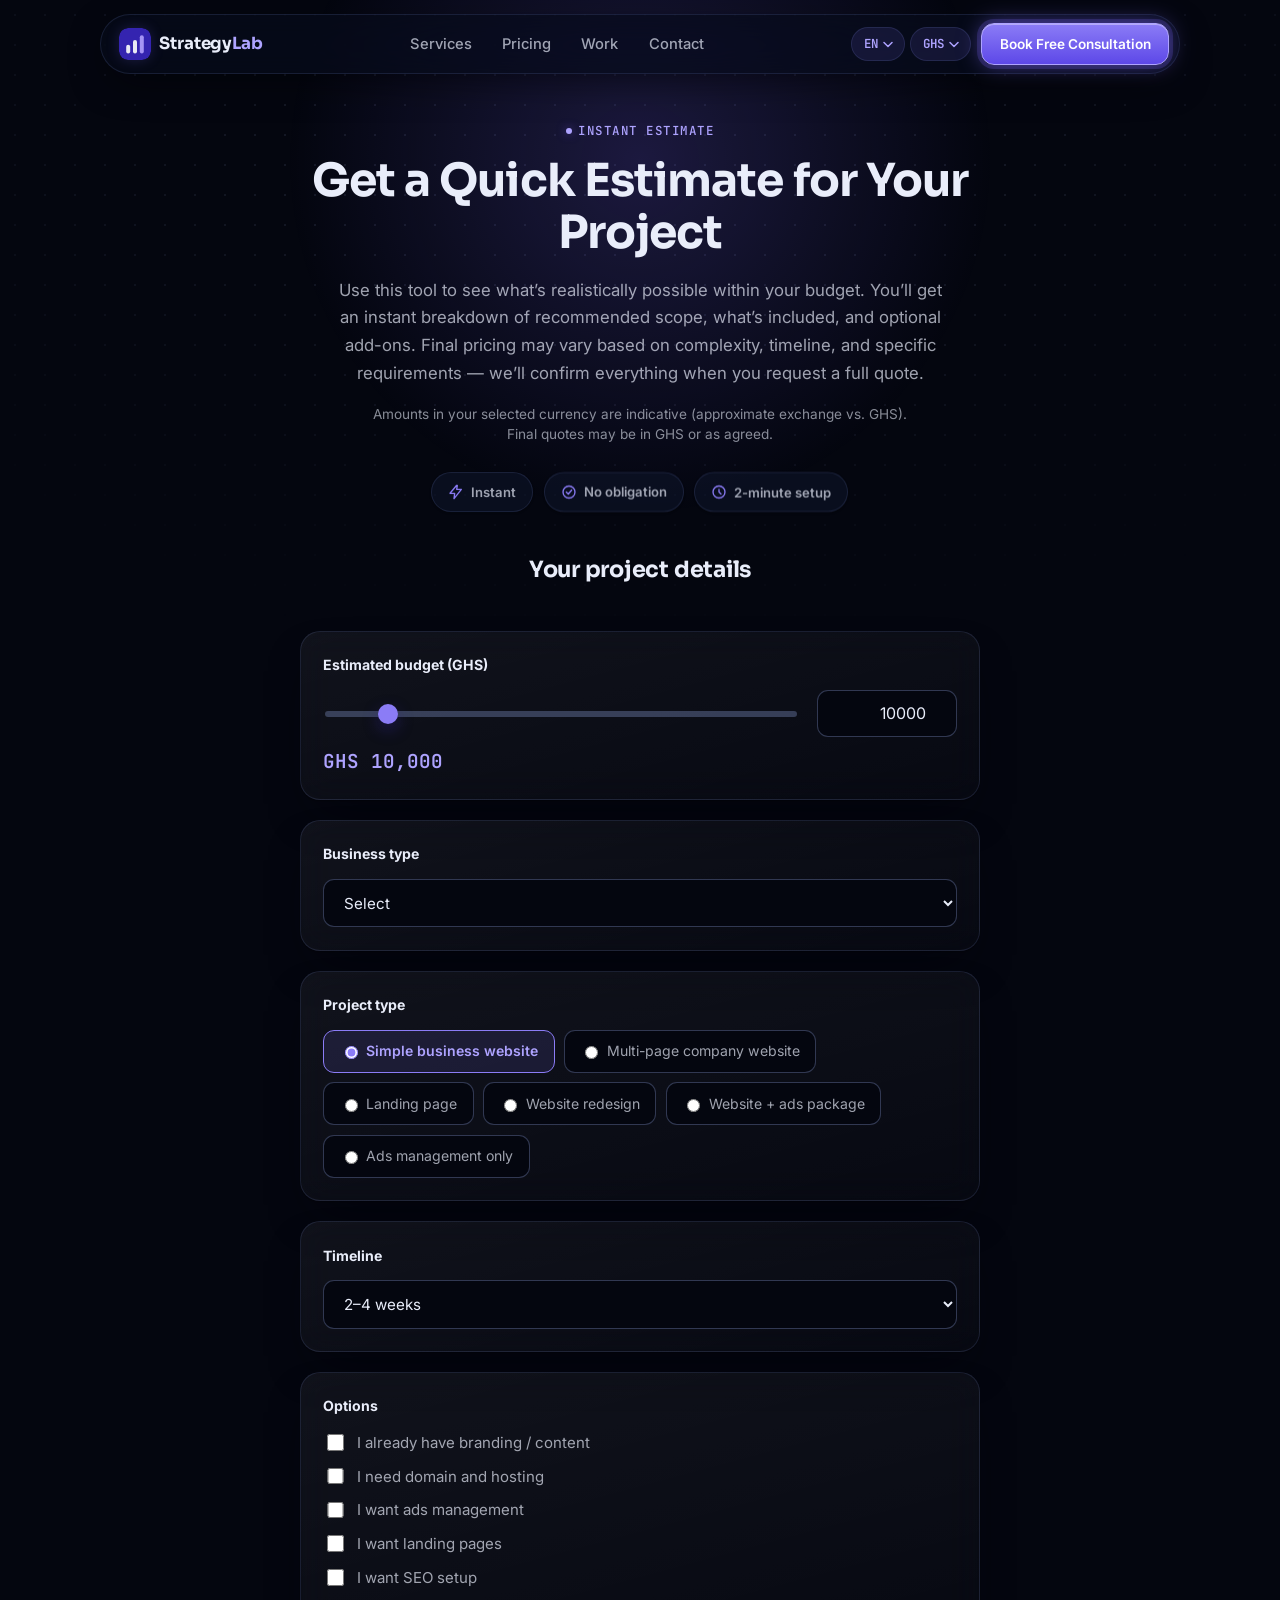
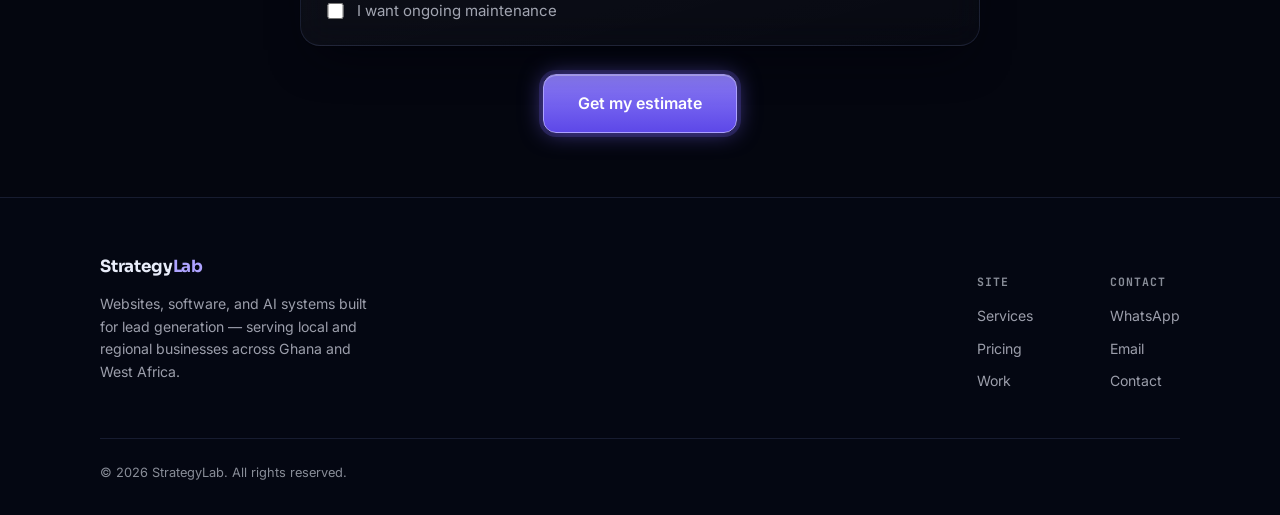
==== commit 2a2a9b91: "nm" ====
--- a/get-a-quote/index.html
+++ b/get-a-quote/index.html
@@ -76,6 +76,8 @@
           <select class="currency-select" aria-label="Currency">
             <option value="GHS">GHS</option>
             <option value="XOF">CFA</option>
+            <option value="USD">USD</option>
+            <option value="EUR">EUR</option>
           </select>
         </div>
         <a href="/contact" class="btn btn-primary btn-sm">
@@ -103,6 +105,8 @@
       <select class="currency-select" aria-label="Currency">
         <option value="GHS">GHS</option>
         <option value="XOF">CFA</option>
+        <option value="USD">USD</option>
+        <option value="EUR">EUR</option>
       </select>
     </div>
     <a href="/contact" class="btn btn-primary btn-block" data-i18n="nav.book">Book Free Consultation</a>
--- a/theme.css
+++ b/theme.css
@@ -552,14 +552,63 @@
   width: clamp(220px, 24vw, 330px);
   height: clamp(220px, 24vw, 330px);
   border-radius: 50%;
-  background:
-    radial-gradient(circle at 32% 30%, rgba(255, 255, 255, 0.5) 0%, transparent 18%),
-    radial-gradient(circle at 50% 50%, var(--orb-a) 0%, var(--orb-b) 52%, #050818 78%);
   box-shadow:
     0 0 90px 20px var(--glow),
     0 0 160px 50px var(--glow-blue),
     inset -18px -24px 60px rgba(0, 0, 10, 0.8),
     inset 10px 12px 40px rgba(255, 255, 255, 0.22);
+}
+/* Lava lamp: 4 blurred, differently-timed color blobs clipped inside the
+   sphere, blended with screen so overlaps read as brighter molten cores. */
+.hero-orb-inner {
+  position: absolute;
+  inset: 0;
+  border-radius: 50%;
+  overflow: hidden;
+  background: radial-gradient(circle at 50% 50%, #0D0A2A 0%, #050818 80%);
+}
+.lava-blob {
+  position: absolute;
+  border-radius: 50%;
+  filter: blur(11px);
+  mix-blend-mode: screen;
+  will-change: transform;
+}
+.lava-blob-1 {
+  width: 75%; height: 75%; left: -12%; top: -8%;
+  background: radial-gradient(circle, var(--orb-b) 0%, var(--orb-b) 42%, transparent 76%);
+  animation: lavaDrift1 12s ease-in-out infinite;
+}
+.lava-blob-2 {
+  width: 62%; height: 62%; right: -12%; bottom: -10%;
+  background: radial-gradient(circle, #9D3CFF 0%, #9D3CFF 40%, transparent 78%);
+  animation: lavaDrift2 9.5s ease-in-out infinite;
+}
+.lava-blob-3 {
+  width: 52%; height: 52%; left: 22%; bottom: -16%;
+  background: radial-gradient(circle, #D946EF 0%, #D946EF 40%, transparent 78%);
+  animation: lavaDrift3 13.5s ease-in-out infinite;
+}
+.lava-blob-4 {
+  width: 46%; height: 46%; right: 8%; top: -12%;
+  background: radial-gradient(circle, var(--orb-a) 0%, var(--orb-a) 40%, transparent 78%);
+  animation: lavaDrift4 8s ease-in-out infinite;
+}
+@keyframes lavaDrift1 {
+  0%, 100% { transform: translate(0, 0) scale(1); }
+  50% { transform: translate(20%, 14%) scale(1.18); }
+}
+@keyframes lavaDrift2 {
+  0%, 100% { transform: translate(0, 0) scale(1); }
+  50% { transform: translate(-16%, -20%) scale(0.88); }
+}
+@keyframes lavaDrift3 {
+  0%, 100% { transform: translate(0, 0) scale(1); }
+  50% { transform: translate(12%, -16%) scale(1.22); }
+}
+@keyframes lavaDrift4 {
+  0%, 100% { transform: translate(0, 0) scale(1); }
+  50% { transform: translate(-12%, 18%) scale(0.82); }
 }
 .hero-orb::before {
   content: '';
@@ -721,6 +770,117 @@
 .service-card:hover .learn svg { transform: translateX(3px); }
 
 @media (max-width: 720px) { .services-grid { grid-template-columns: 1fr; } }
+
+/* ============================================================
+   Service visuals — one distinct animated mini-scene per card,
+   replacing a plain icon badge. Pure CSS/SVG, no images/canvas.
+   ============================================================ */
+.svc-visual {
+  height: 108px;
+  border-radius: var(--radius-md);
+  background: linear-gradient(165deg, rgba(255, 255, 255, 0.05), rgba(255, 255, 255, 0.01));
+  border: 1px solid var(--mist);
+  color: var(--accent-bright);
+  overflow: visible;
+}
+.svc-visual svg { width: 100%; height: 100%; overflow: visible; }
+
+/* --- Web Development: content blocks build in, CTA button pulses --- */
+.svc-web-frame { fill: none; stroke: currentColor; stroke-opacity: 0.35; }
+.svc-web-dot { fill: currentColor; opacity: 0.4; }
+.svc-web-divider { stroke: currentColor; stroke-opacity: 0.2; }
+.svc-web-bar {
+  fill: currentColor;
+  transform-box: fill-box;
+  transform-origin: 0 50%;
+  animation: svcBarGrow 4s ease-in-out infinite;
+}
+.svc-web-bar-1 { opacity: 0.55; animation-delay: 0s; }
+.svc-web-bar-2 { opacity: 0.7; animation-delay: 0.3s; }
+.svc-web-bar-3 { opacity: 0.5; animation-delay: 0.6s; }
+.svc-web-btn { fill: currentColor; animation: svcBtnPulse 4s ease-in-out infinite; }
+@keyframes svcBarGrow {
+  0% { transform: scaleX(0); opacity: 0.25; }
+  20% { transform: scaleX(1); }
+  82% { transform: scaleX(1); }
+  100% { transform: scaleX(0); opacity: 0.25; }
+}
+@keyframes svcBtnPulse {
+  0%, 15% { opacity: 0.5; }
+  30% { opacity: 1; filter: drop-shadow(0 0 5px currentColor); }
+  50%, 100% { opacity: 0.5; }
+}
+
+/* --- Software Development: data packets relay between 3 nodes --- */
+.svc-sw-line { stroke: currentColor; stroke-opacity: 0.3; stroke-width: 2; fill: none; }
+.svc-sw-node { fill: currentColor; opacity: 0.7; }
+.svc-sw-packet { fill: currentColor; opacity: 0; }
+.svc-sw-packet-1 { animation: svcPacket1 3s ease-in-out infinite; }
+.svc-sw-packet-2 { animation: svcPacket2 3s ease-in-out infinite; animation-delay: 1.5s; }
+@keyframes svcPacket1 {
+  0% { transform: translate(30px, 90px); opacity: 0; }
+  8% { opacity: 1; }
+  46% { transform: translate(100px, 30px); opacity: 1; }
+  54% { opacity: 0; }
+  100% { transform: translate(100px, 30px); opacity: 0; }
+}
+@keyframes svcPacket2 {
+  0% { transform: translate(100px, 30px); opacity: 0; }
+  8% { opacity: 1; }
+  46% { transform: translate(170px, 90px); opacity: 1; }
+  54% { opacity: 0; }
+  100% { transform: translate(170px, 90px); opacity: 0; }
+}
+
+/* --- AI & System Automation: pulse traveling through a hub graph --- */
+.svc-ai-line { stroke: currentColor; stroke-opacity: 0.3; stroke-width: 2; fill: none; }
+.svc-ai-node { fill: currentColor; opacity: 0.65; }
+.svc-ai-hub { fill: currentColor; animation: svcHubPulse 2.6s ease-in-out infinite; }
+.svc-ai-pulse { fill: currentColor; opacity: 0; }
+.svc-ai-pulse-1 { animation: svcAiPulse1 2.6s ease-in-out infinite; }
+.svc-ai-pulse-2 { animation: svcAiPulse2 2.6s ease-in-out infinite; animation-delay: 0.87s; }
+.svc-ai-pulse-3 { animation: svcAiPulse3 2.6s ease-in-out infinite; animation-delay: 1.74s; }
+@keyframes svcHubPulse {
+  0%, 100% { opacity: 0.75; }
+  50% { opacity: 1; filter: drop-shadow(0 0 6px currentColor); }
+}
+@keyframes svcAiPulse1 {
+  0% { transform: translate(100px, 55px); opacity: 0; }
+  10% { opacity: 1; }
+  40% { transform: translate(28px, 20px); opacity: 0; }
+  100% { transform: translate(28px, 20px); opacity: 0; }
+}
+@keyframes svcAiPulse2 {
+  0% { transform: translate(100px, 55px); opacity: 0; }
+  10% { opacity: 1; }
+  40% { transform: translate(172px, 20px); opacity: 0; }
+  100% { transform: translate(172px, 20px); opacity: 0; }
+}
+@keyframes svcAiPulse3 {
+  0% { transform: translate(100px, 55px); opacity: 0; }
+  10% { opacity: 1; }
+  40% { transform: translate(100px, 96px); opacity: 0; }
+  100% { transform: translate(100px, 96px); opacity: 0; }
+}
+
+/* --- Meta Ads: radar sweep + targeting ripples --- */
+.svc-ads-ring { fill: none; stroke: currentColor; stroke-opacity: 0.28; }
+.svc-ads-center { fill: currentColor; }
+.svc-ads-sweep-line { stroke: currentColor; stroke-opacity: 0.7; stroke-width: 2; }
+.svc-ads-sweep {
+  transform-box: fill-box;
+  transform-origin: 50% 50%;
+  animation: svcSweepRotate 3.2s linear infinite;
+}
+.svc-ads-ripple { fill: none; stroke: currentColor; stroke-width: 2; opacity: 0; transform-box: fill-box; transform-origin: 50% 50%; }
+.svc-ads-ripple-1 { animation: svcRipple 3s ease-out infinite; }
+.svc-ads-ripple-2 { animation: svcRipple 3s ease-out infinite; animation-delay: 1s; }
+.svc-ads-ripple-3 { animation: svcRipple 3s ease-out infinite; animation-delay: 2s; }
+@keyframes svcSweepRotate { to { transform: rotate(360deg); } }
+@keyframes svcRipple {
+  0% { transform: scale(0.35); opacity: 0.7; }
+  100% { transform: scale(1.5); opacity: 0; }
+}
 
 /* ============================================================
    Why-us
@@ -817,12 +977,38 @@
 #pricing .container { position: relative; }
 #pricing .section-head { position: relative; margin-top: clamp(2.5rem, 8vw, 5.5rem); }
 
-.pricing-dual {
-  display: grid;
-  grid-template-columns: 1fr 1fr;
-  gap: 1.1rem;
-  margin-bottom: 1.1rem;
-}
+/* Segmented toggle: One-time projects / Monthly retainers */
+.pricing-toggle {
+  display: flex;
+  width: fit-content;
+  gap: 0.3rem;
+  margin: 0 auto 2rem;
+  padding: 0.3rem;
+  border-radius: var(--radius-pill);
+  background: rgba(16, 22, 44, 0.6);
+  border: 1px solid var(--mist);
+  backdrop-filter: blur(12px);
+  -webkit-backdrop-filter: blur(12px);
+}
+.pricing-toggle .toggle-btn {
+  padding: 0.65rem 1.4rem;
+  border-radius: var(--radius-pill);
+  border: none;
+  background: transparent;
+  color: var(--ink-soft);
+  font-family: var(--font-body);
+  font-weight: 600;
+  font-size: 0.9rem;
+  transition: background 0.2s, color 0.2s, box-shadow 0.2s;
+}
+.pricing-toggle .toggle-btn.is-active {
+  background: linear-gradient(180deg, var(--accent) 0%, var(--accent-deep) 100%);
+  color: #fff;
+  box-shadow: 0 0 18px var(--glow-soft);
+}
+.pricing-view[hidden] { display: none; }
+.pricing-view .pricing-grid { margin-top: 1.3rem; }
+.price-panel--solo { max-width: 560px; margin: 0 auto; }
 .price-panel { padding: 2rem; }
 .price-panel .pp-top { display: flex; justify-content: space-between; align-items: flex-start; gap: 1rem; }
 .price-panel h3 { font-family: var(--font-display); font-size: 1.25rem; font-weight: 600; color: var(--ink); }
@@ -880,7 +1066,8 @@
 .tier-card li svg { width: 15px; height: 15px; color: var(--accent-bright); flex: none; margin-top: 0.15rem; }
 .tier-card .btn { margin-top: 1.6rem; }
 
-@media (max-width: 980px) { .pricing-dual, .pricing-grid { grid-template-columns: 1fr; } }
+@media (max-width: 980px) { .pricing-grid { grid-template-columns: 1fr; } }
+@media (max-width: 480px) { .pricing-toggle { width: 100%; } .pricing-toggle .toggle-btn { flex: 1; } }
 
 /* ============================================================
    Portfolio
@@ -910,7 +1097,18 @@
   overflow: hidden;
   background: linear-gradient(135deg, var(--deep-raised), var(--deep-raised-2));
 }
-/* Soft fade at the bottom of every preview */
+.pf-frame-wrap iframe {
+  position: absolute;
+  top: 0;
+  left: 0;
+  width: 400%;
+  height: 400%;
+  border: 0;
+  transform: scale(0.25);
+  transform-origin: 0 0;
+  pointer-events: none;
+}
+/* Soft fade at the bottom of every preview — also masks a slow-loading or blocked embed */
 .pf-frame-wrap::after {
   content: '';
   position: absolute;
@@ -1076,33 +1274,7 @@
   .wa-float { display: flex; }
 }
 
-/* ============================================================
-   Portfolio preview art (no live embeds — fast + reliable)
-   Swap for real screenshots by placing an <img class="pf-shot">
-   inside .pf-frame-wrap.
-   ============================================================ */
-.pf-art {
-  display: flex;
-  flex-direction: column;
-  align-items: center;
-  justify-content: center;
-  gap: 0.4rem;
-  background: radial-gradient(120% 140% at 15% 0%, var(--art-a, var(--accent)) 0%, var(--art-b, #10163A) 72%);
-}
-.pf-art-mono {
-  font-family: var(--font-display);
-  font-size: 2.6rem;
-  font-weight: 800;
-  letter-spacing: 0.04em;
-  color: rgba(240, 244, 255, 0.94);
-  text-shadow: 0 0 30px rgba(0, 0, 20, 0.5);
-}
-.pf-art-label {
-  font-family: var(--font-mono);
-  font-size: 0.72rem;
-  letter-spacing: 0.1em;
-  color: rgba(240, 244, 255, 0.6);
-}
+/* Drop-in replacement for a live iframe: an <img class="pf-shot"> inside .pf-frame-wrap. */
 .pf-shot {
   position: absolute;
   inset: 0;
